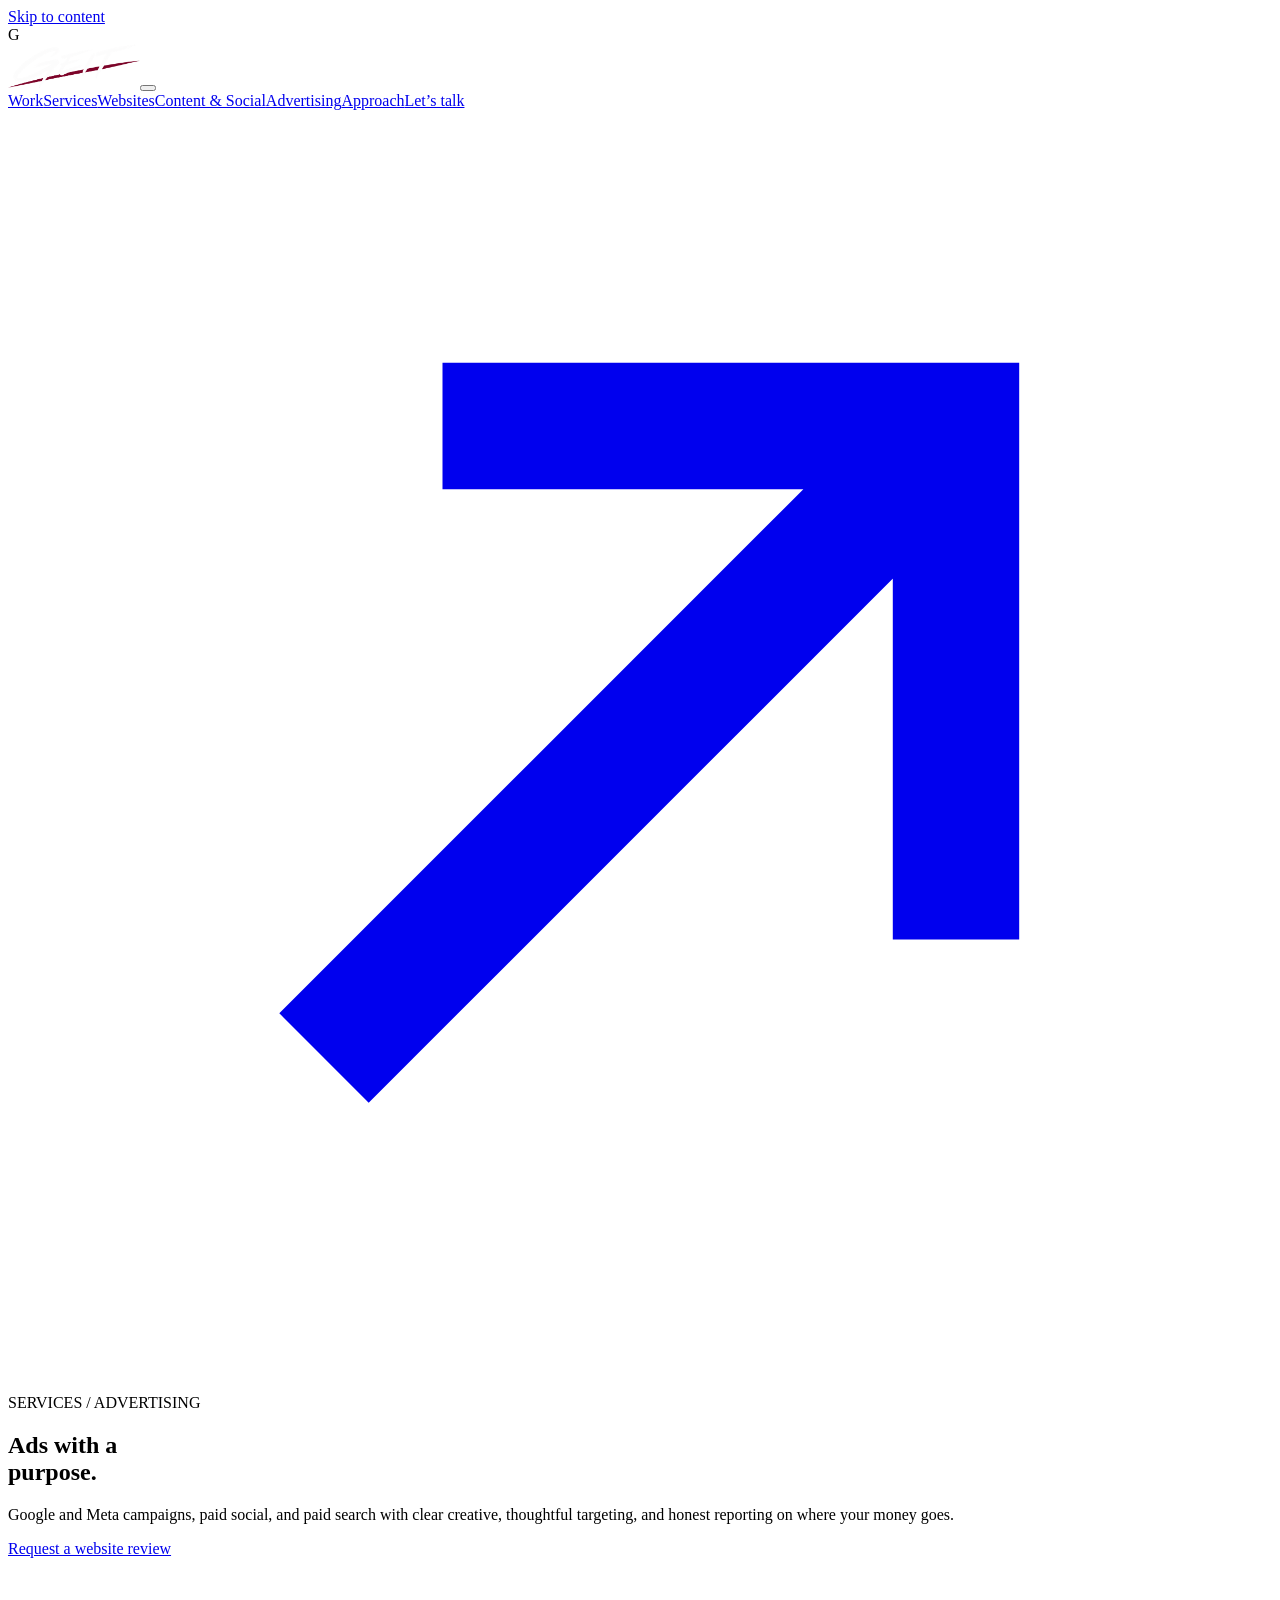
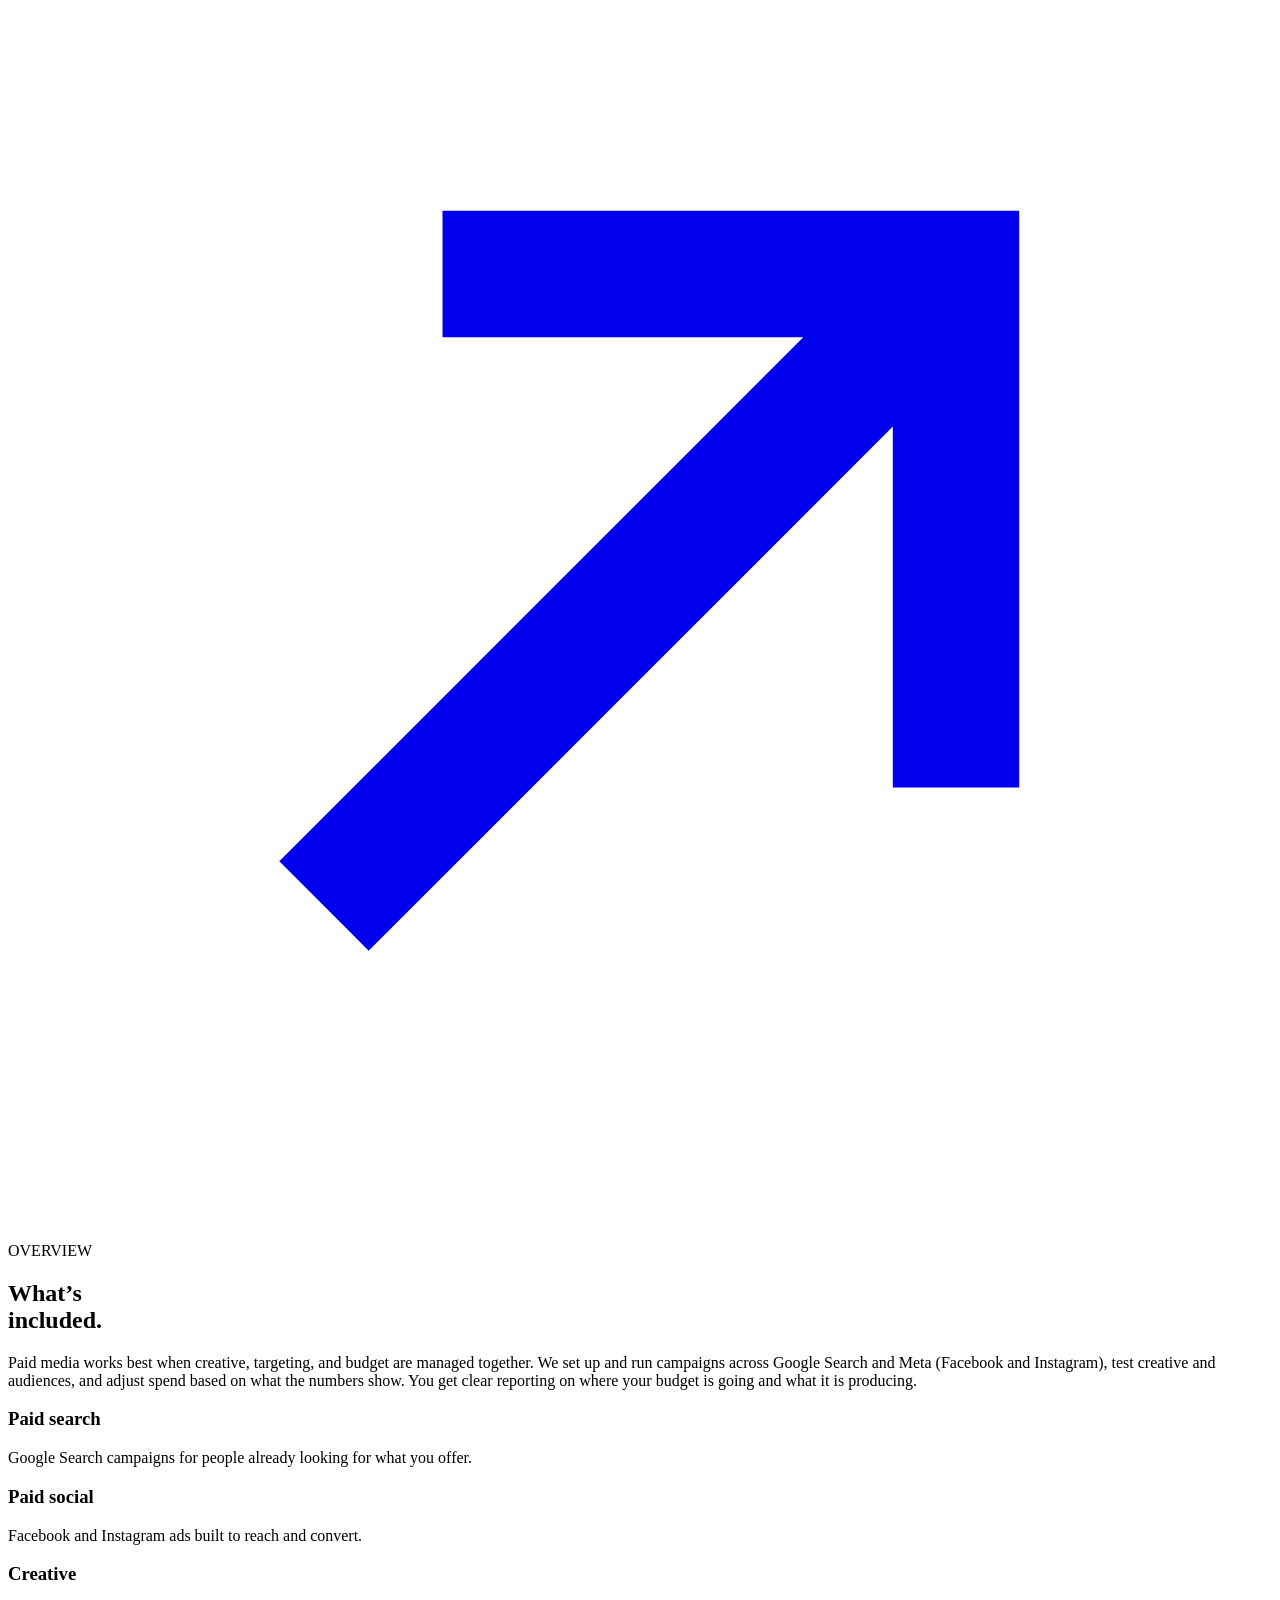
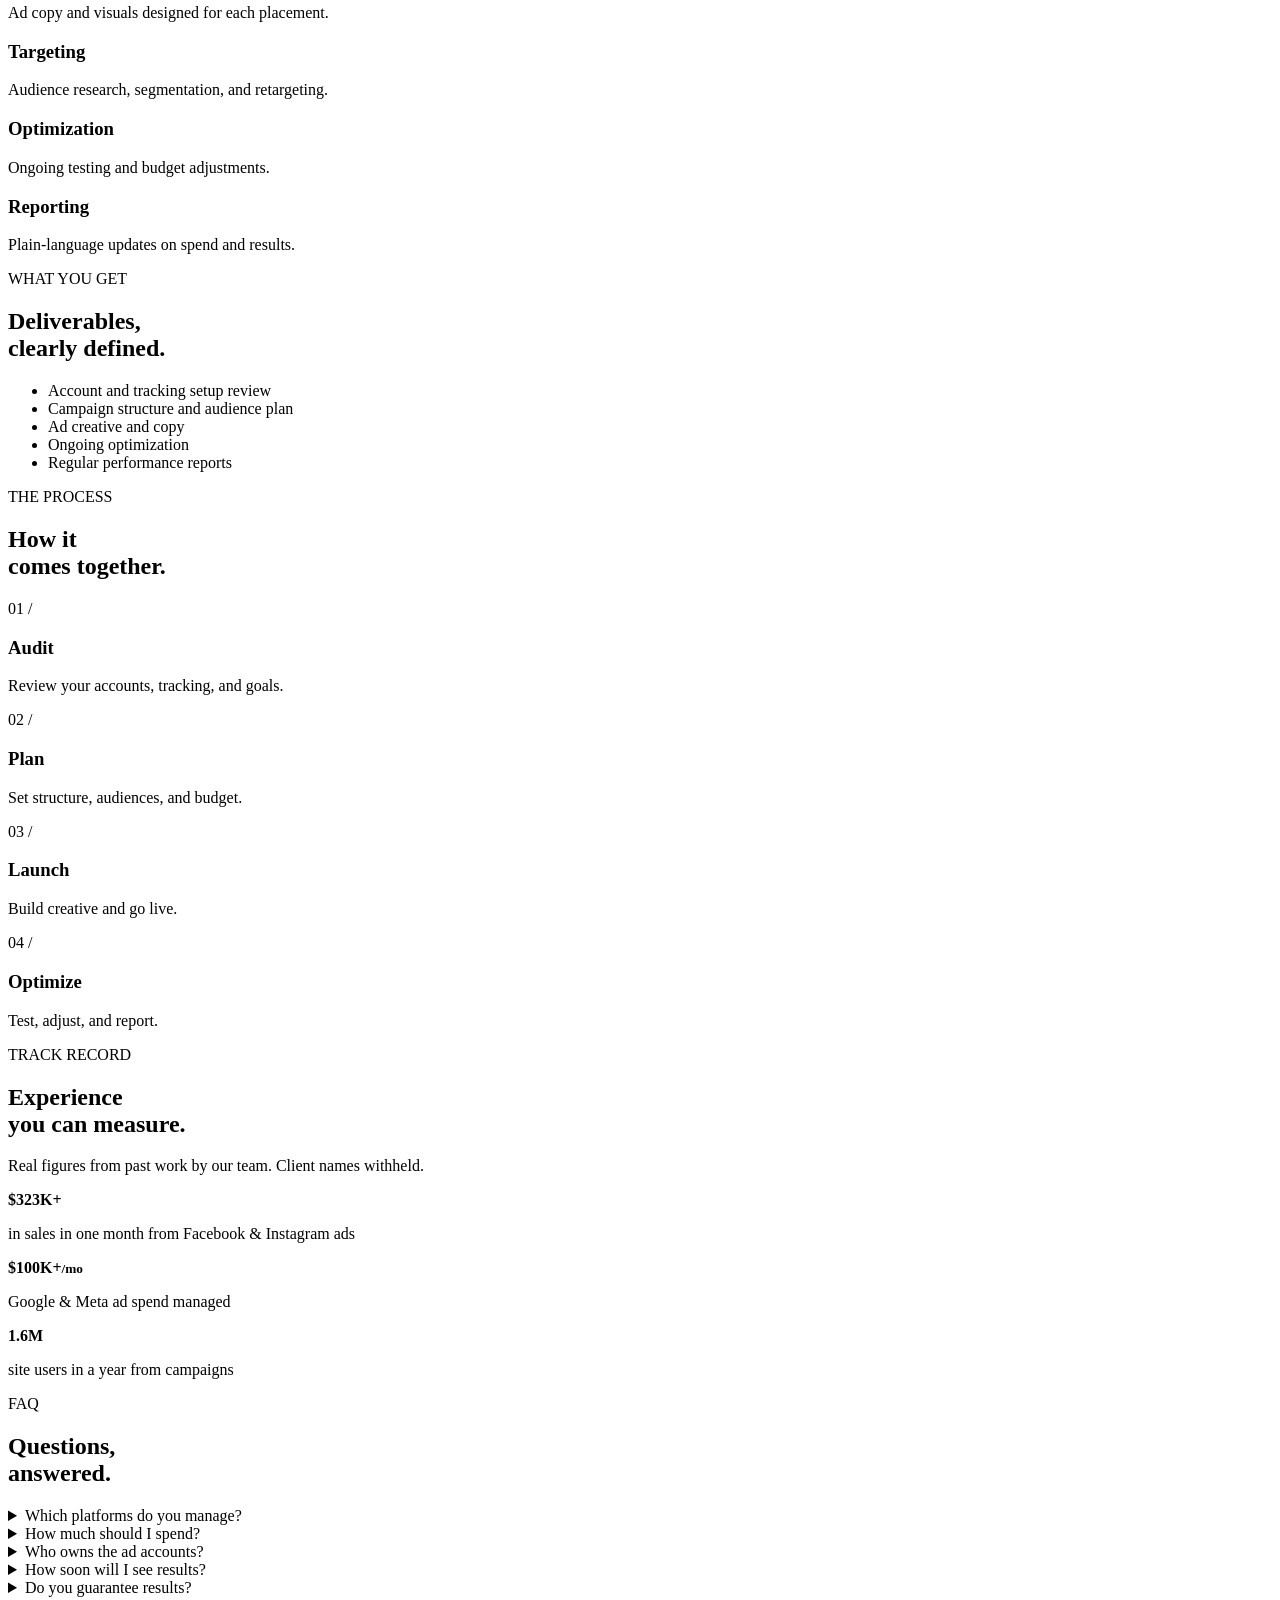
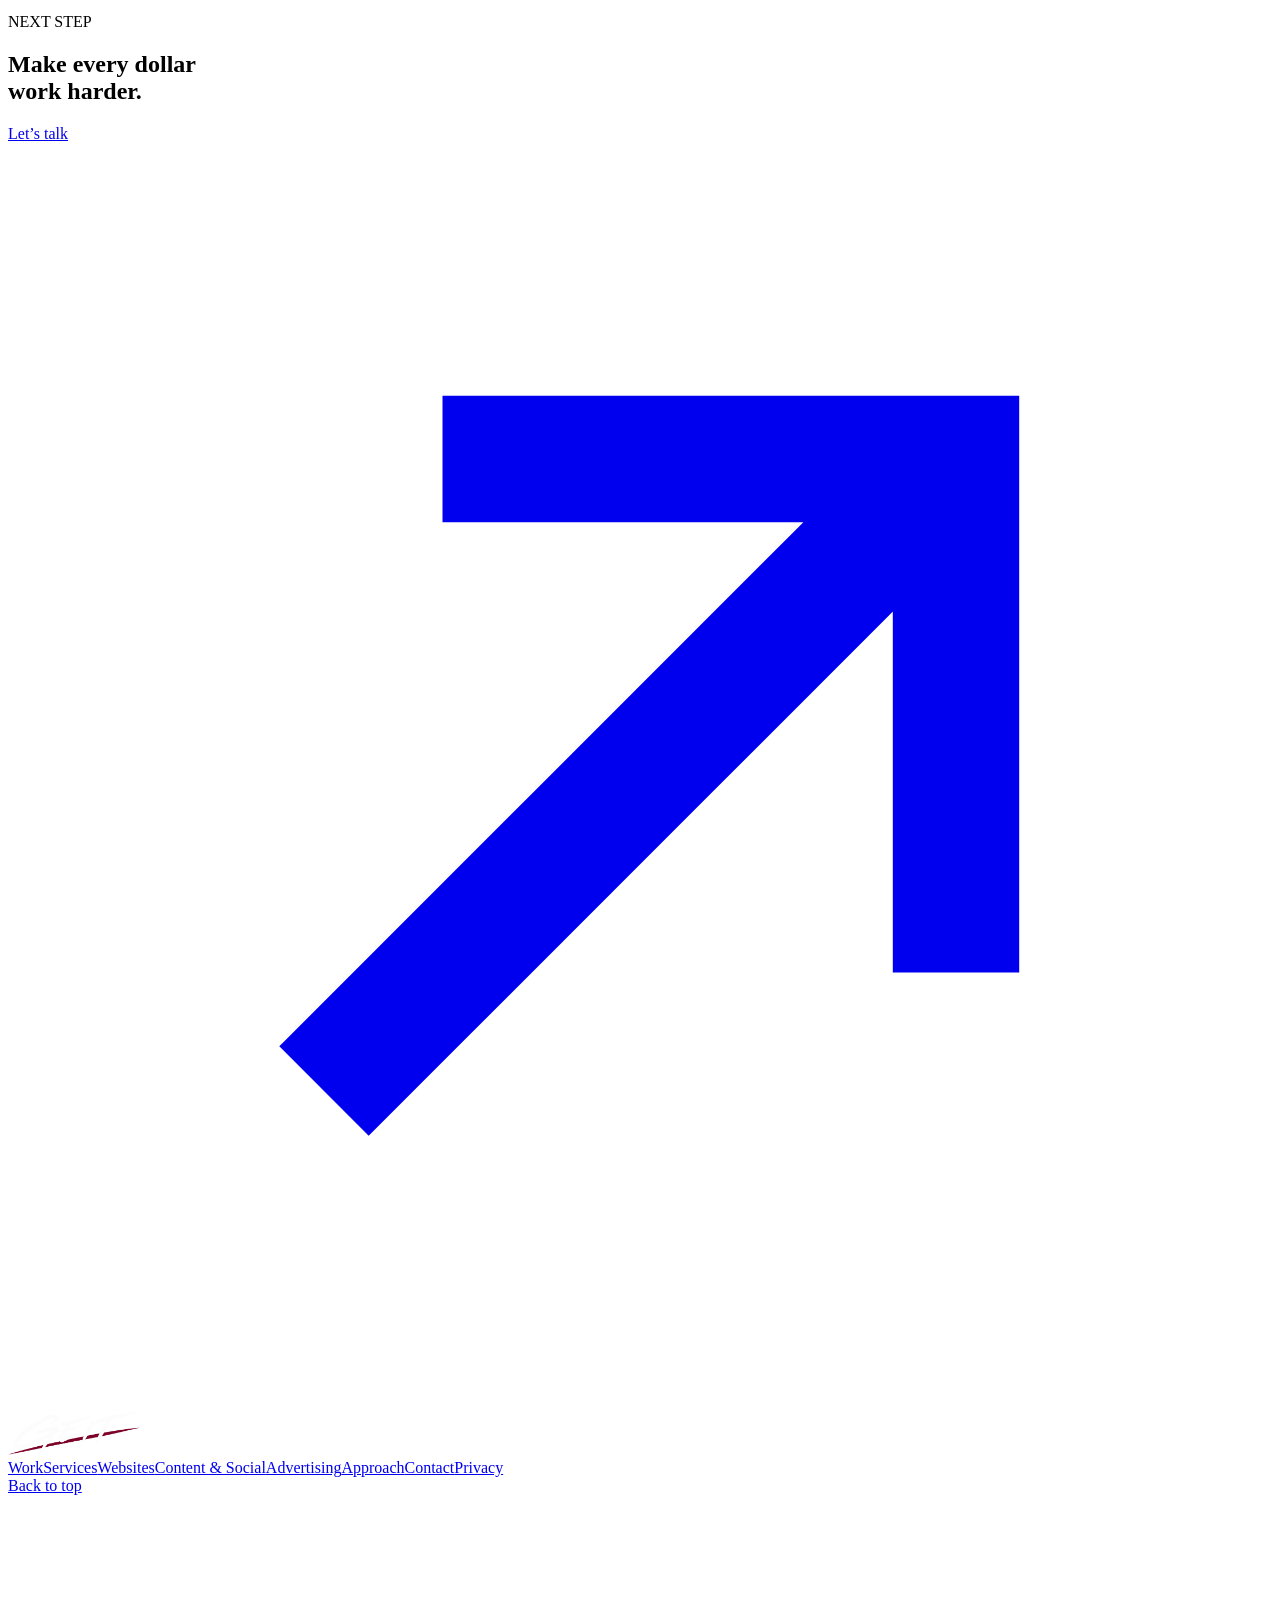
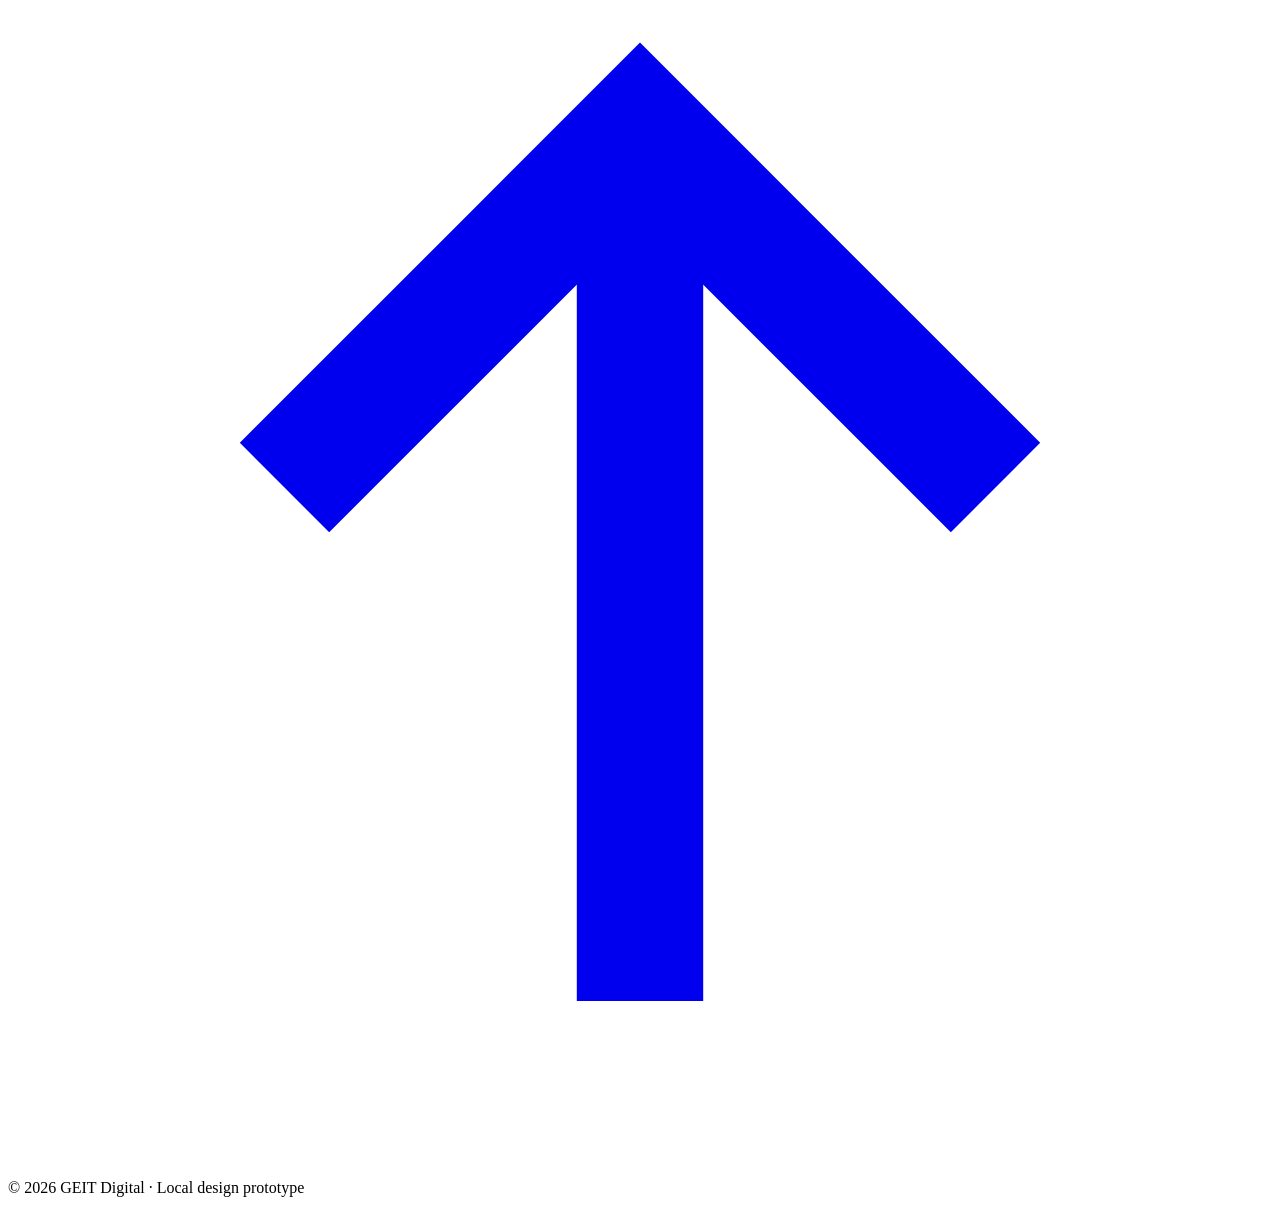
==== advertising.html @ 1ee94b62 "Launch new GEIT Digital site" ====
<!doctype html>
<body><a class="skip" href="#main">Skip to content</a><div class="cursor" aria-hidden="true"><span class="cursor-g">G</span></div>
<header class="header"><a class="brand" href="index.html" aria-label="GEIT Digital home"><img src="assets/geit-logo.png" width="132" height="44" alt="GEIT Marketing"></a><button class="menu-toggle" aria-expanded="false" aria-controls="site-nav" aria-label="Open menu"><span></span><span></span></button><nav id="site-nav" aria-label="Main navigation"><a href="work.html">Work</a><a href="services.html">Services</a><a class="m-only sub" href="websites.html">Websites</a><a class="m-only sub" href="content-social.html">Content &amp; Social</a><a class="m-only sub" href="advertising.html" aria-current="page">Advertising</a><a href="approach.html">Approach</a><a class="nav-cta" href="contact.html">Let’s talk <span><svg class="ico" viewBox="0 0 16 16" aria-hidden="true"><path d="M4 12 12 4M5.5 4H12v6.5" fill="none" stroke="currentColor" stroke-width="1.6"/></svg></span></a></nav></header>
<main id="main"><section class="page-hero"><p class="eyebrow"><i></i> SERVICES / ADVERTISING</p><h1>Ads with a<br><span>purpose.</span></h1><i class="rule" aria-hidden="true"></i><p class="page-lede">Google and Meta campaigns, paid social, and paid search with clear creative, thoughtful targeting, and honest reporting on where your money goes.</p><div class="hero-actions"><a class="button" href="contact.html">Request a website review <span><svg class="ico" viewBox="0 0 16 16" aria-hidden="true"><path d="M4 12 12 4M5.5 4H12v6.5" fill="none" stroke="currentColor" stroke-width="1.6"/></svg></span></a></div></section><section class="section light svc-overview"><div class="section-heading reveal"><div><p class="eyebrow">OVERVIEW</p><h2>What’s<br><span>included.</span></h2><i class="rule" aria-hidden="true"></i></div></div><p class="overview-text reveal">Paid media works best when creative, targeting, and budget are managed together. We set up and run campaigns across Google Search and Meta (Facebook and Instagram), test creative and audiences, and adjust spend based on what the numbers show. You get clear reporting on where your budget is going and what it is producing.</p><div class="inc-grid"><article class="inc-card reveal"><h3>Paid search</h3><p>Google Search campaigns for people already looking for what you offer.</p></article><article class="inc-card reveal"><h3>Paid social</h3><p>Facebook and Instagram ads built to reach and convert.</p></article><article class="inc-card reveal"><h3>Creative</h3><p>Ad copy and visuals designed for each placement.</p></article><article class="inc-card reveal"><h3>Targeting</h3><p>Audience research, segmentation, and retargeting.</p></article><article class="inc-card reveal"><h3>Optimization</h3><p>Ongoing testing and budget adjustments.</p></article><article class="inc-card reveal"><h3>Reporting</h3><p>Plain-language updates on spend and results.</p></article></div></section><section class="section deliv"><div class="section-heading reveal"><div><p class="eyebrow">WHAT YOU GET</p><h2>Deliverables,<br><span>clearly defined.</span></h2><i class="rule" aria-hidden="true"></i></div></div><ul class="svc-list deliv-list"><li>Account and tracking setup review</li><li>Campaign structure and audience plan</li><li>Ad creative and copy</li><li>Ongoing optimization</li><li>Regular performance reports</li></ul></section><section class="section approach light svc-process"><div class="section-heading reveal"><div><p class="eyebrow">THE PROCESS</p><h2>How it<br><span>comes together.</span></h2><i class="rule" aria-hidden="true"></i></div></div><div class="steps"><article class="reveal"><span>01 /</span><h3>Audit</h3><p>Review your accounts, tracking, and goals.</p></article><article class="reveal"><span>02 /</span><h3>Plan</h3><p>Set structure, audiences, and budget.</p></article><article class="reveal"><span>03 /</span><h3>Launch</h3><p>Build creative and go live.</p></article><article class="reveal"><span>04 /</span><h3>Optimize</h3><p>Test, adjust, and report.</p></article></div></section><section class="section svc-proof"><div class="section-heading reveal"><div><p class="eyebrow">TRACK RECORD</p><h2>Experience<br><span>you can measure.</span></h2><i class="rule" aria-hidden="true"></i></div><p>Real figures from past work by our team. Client names withheld.</p></div><div class="stats stats-n"><div class="stat reveal"><b data-count="323" data-pre="$" data-suf="K+">$323K+</b><p>in sales in one month from Facebook &amp; Instagram ads</p></div><div class="stat reveal"><b data-count="100" data-pre="$" data-suf="K+<small>/mo</small>">$100K+<small>/mo</small></b><p>Google &amp; Meta ad spend managed</p></div><div class="stat reveal"><b data-count="1.6" data-dec="1" data-suf="M">1.6M</b><p>site users in a year from campaigns</p></div></div></section><section class="section light faqs"><div class="section-heading reveal"><div><p class="eyebrow">FAQ</p><h2>Questions,<br><span>answered.</span></h2><i class="rule" aria-hidden="true"></i></div></div><div class="faq-list"><details class="faq reveal"><summary>Which platforms do you manage?<i aria-hidden="true"></i></summary><p>Google (Search) and Meta (Facebook and Instagram) paid campaigns.</p></details><details class="faq reveal"><summary>How much should I spend?<i aria-hidden="true"></i></summary><p>It depends on your goals and market. We will recommend a starting point after reviewing your situation.</p></details><details class="faq reveal"><summary>Who owns the ad accounts?<i aria-hidden="true"></i></summary><p>You do. We work inside accounts that belong to your business.</p></details><details class="faq reveal"><summary>How soon will I see results?<i aria-hidden="true"></i></summary><p>It varies. Campaigns usually need time to test and optimize before performance settles.</p></details><details class="faq reveal"><summary>Do you guarantee results?<i aria-hidden="true"></i></summary><p>No. We do not guarantee specific results, but we manage spend carefully and report honestly.</p></details></div></section><section class="section page-cta"><div class="section-heading reveal"><div><p class="eyebrow">NEXT STEP</p><h2>Make every dollar<br><span>work harder.</span></h2><i class="rule" aria-hidden="true"></i></div><a class="button" href="contact.html">Let’s talk <span><svg class="ico" viewBox="0 0 16 16" aria-hidden="true"><path d="M4 12 12 4M5.5 4H12v6.5" fill="none" stroke="currentColor" stroke-width="1.6"/></svg></span></a></div></section></main><footer><a href="index.html" class="brand"><img src="assets/geit-logo.png" width="132" height="44" alt="GEIT Marketing" loading="lazy"></a><nav class="foot-nav" aria-label="Footer navigation"><a href="work.html">Work</a><a href="services.html">Services</a><a href="websites.html">Websites</a><a href="content-social.html">Content &amp; Social</a><a href="advertising.html" aria-current="page">Advertising</a><a href="approach.html">Approach</a><a href="contact.html">Contact</a><a href="privacy.html">Privacy</a></nav><div><a href="#main">Back to top <svg class="ico" viewBox="0 0 16 16" aria-hidden="true"><path d="M8 14V3M3.5 7.5 8 3l4.5 4.5" fill="none" stroke="currentColor" stroke-width="1.6"/></svg></a><p>© 2026 GEIT Digital · Local design prototype</p></div></footer></body></html>
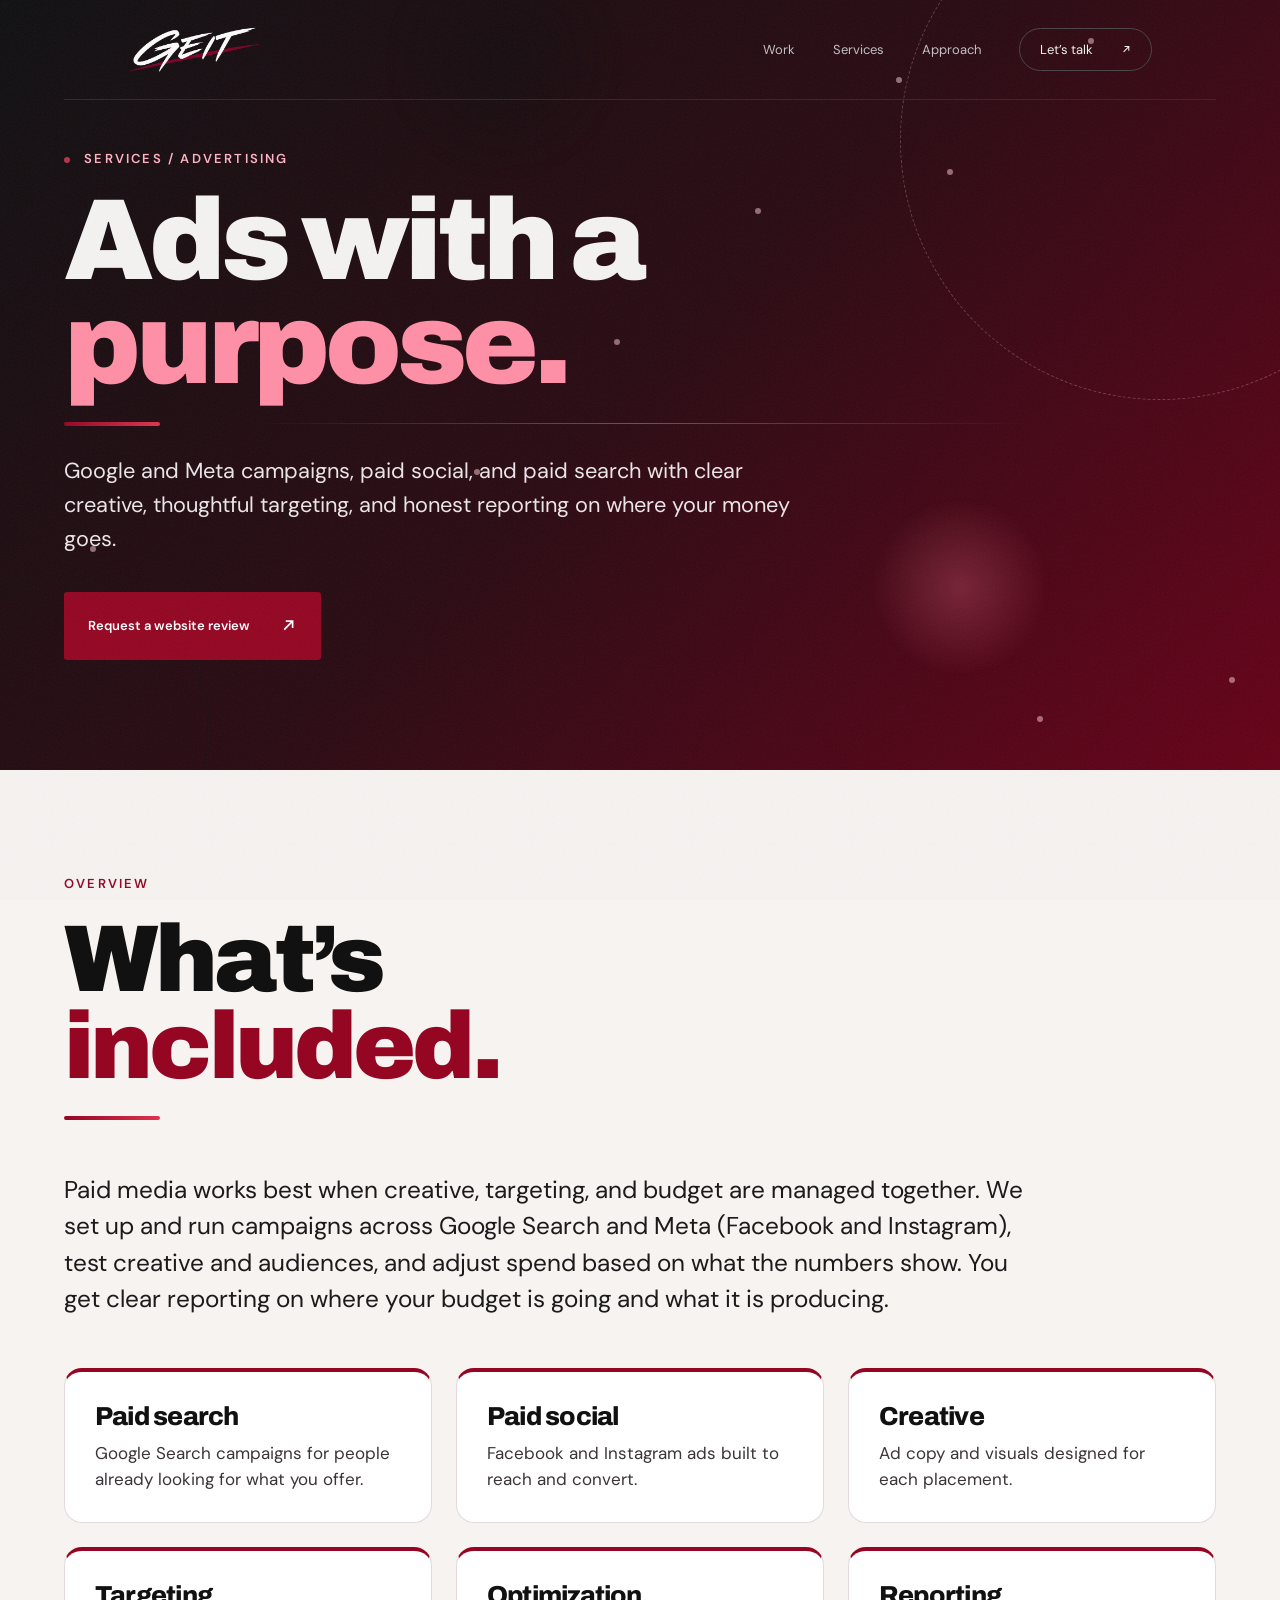
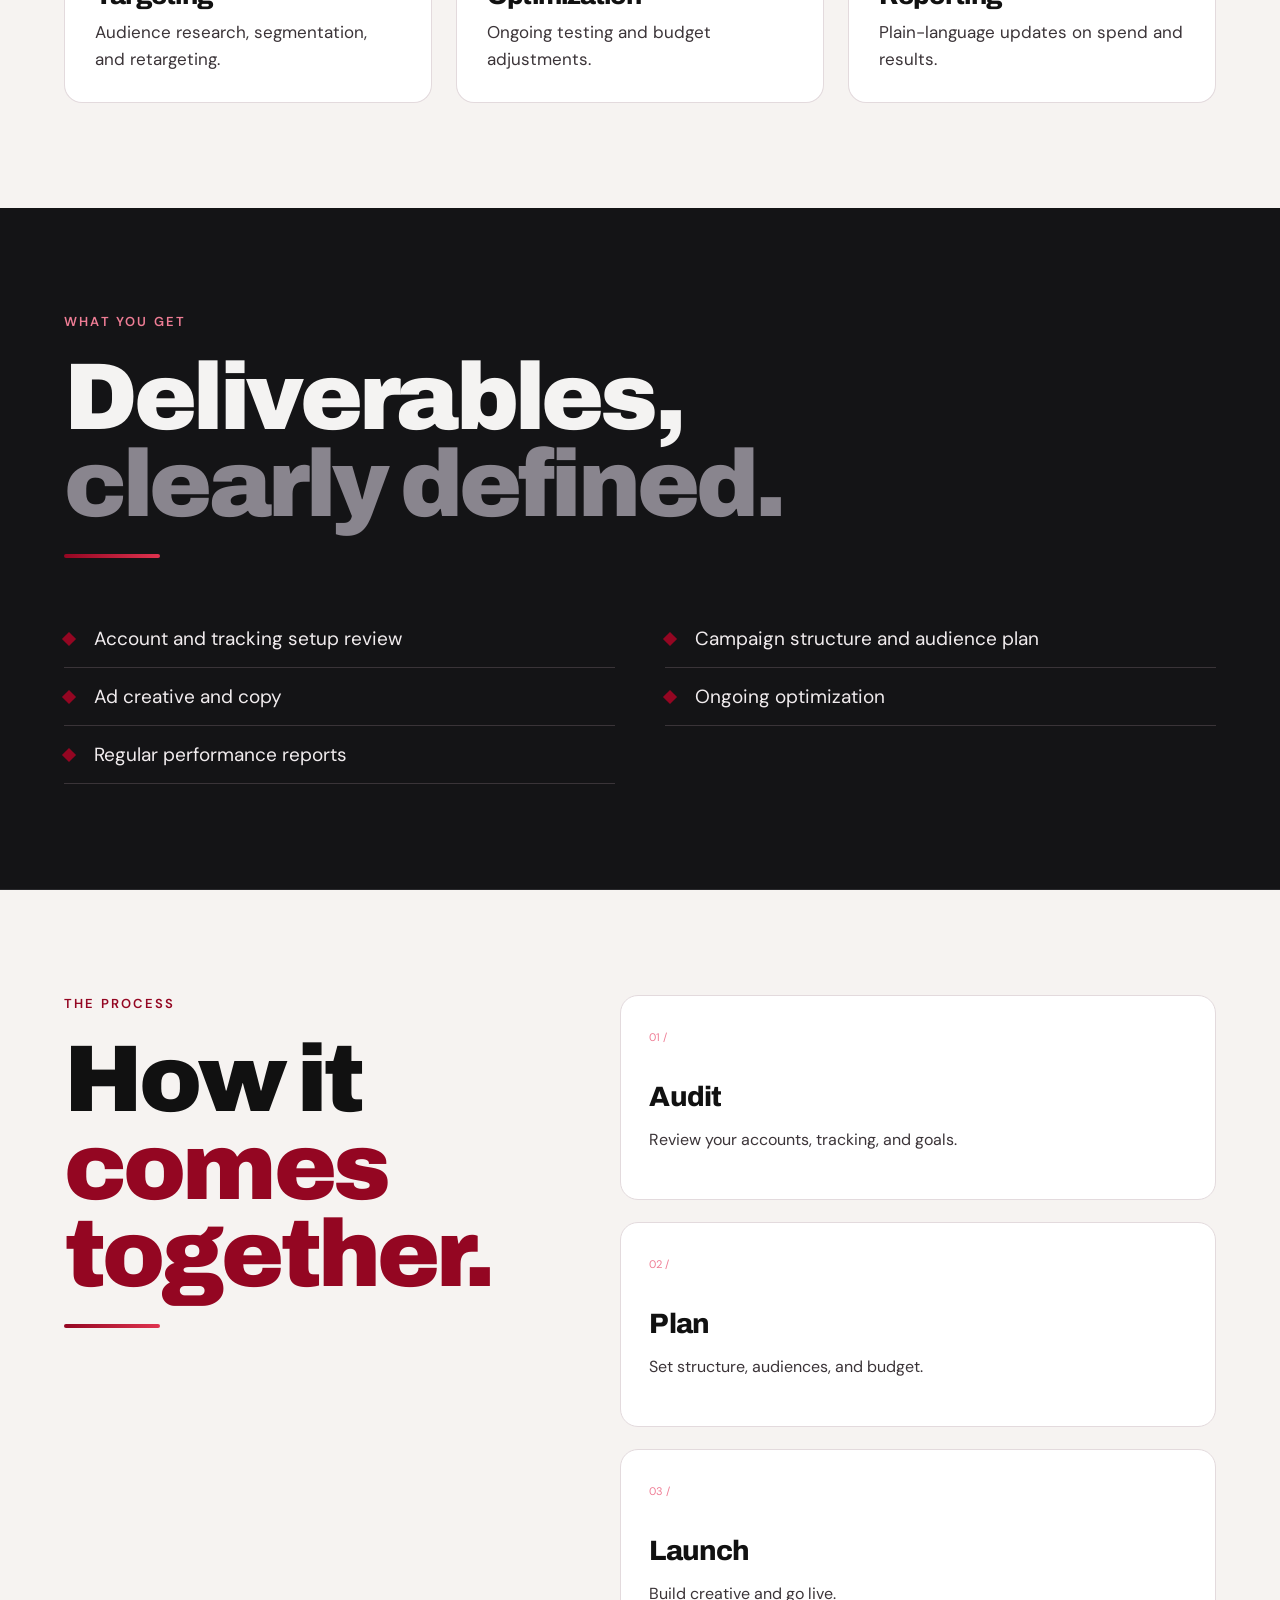
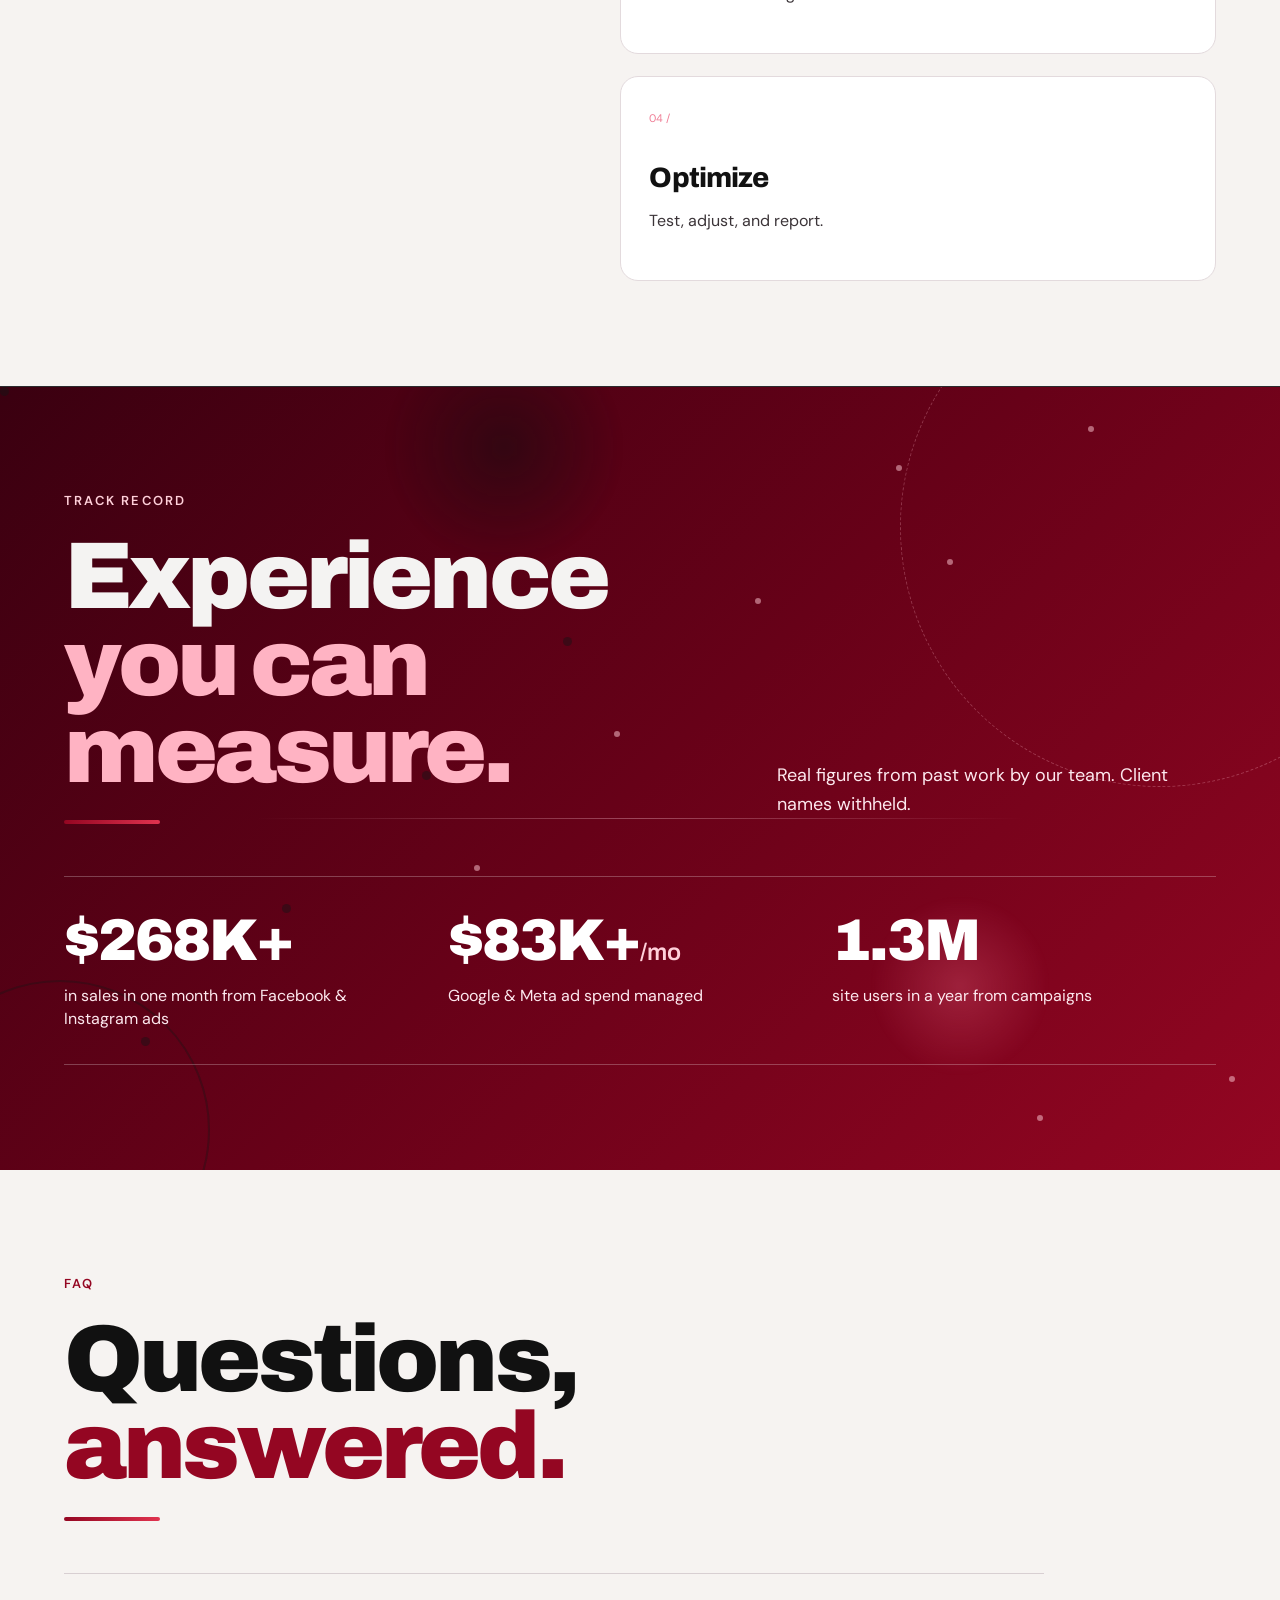
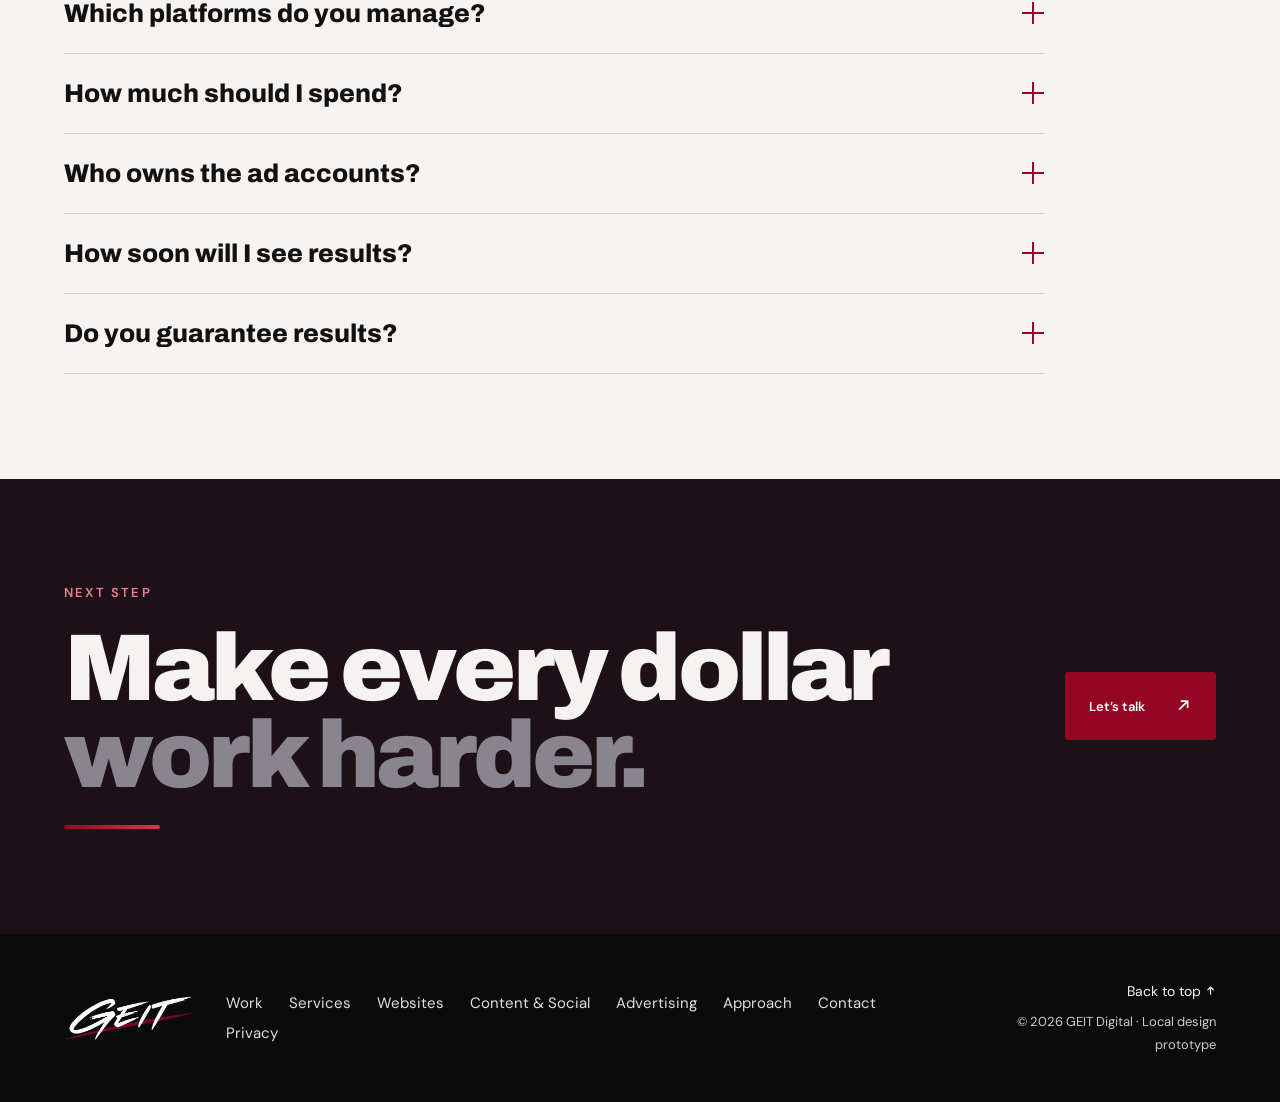
==== commit 4917279a: "Fix page heads" ====
--- a/advertising.html
+++ b/advertising.html
@@ -1,4 +1,5 @@
 <!doctype html>
+<html lang="en"><head><meta charset="utf-8"><meta name="viewport" content="width=device-width, initial-scale=1"><meta name="theme-color" content="#0b0b0c"><meta name="description" content="Google, Meta, paid social, and paid search advertising from GEIT Digital."><title>Advertising — GEIT Digital</title><link rel="icon" href="assets/geit-logo.png"><link rel="preconnect" href="https://fonts.googleapis.com"><link rel="preconnect" href="https://fonts.gstatic.com" crossorigin><link href="https://fonts.googleapis.com/css2?family=Archivo:wght@800;900&family=DM+Sans:wght@400;500;600;700&family=Space+Grotesk:wght@400;500;600;700&display=swap" rel="stylesheet"><link rel="stylesheet" href="styles.css?v=20261107f"><script src="script.js?v=20261107f" defer></script></head>
 <body><a class="skip" href="#main">Skip to content</a><div class="cursor" aria-hidden="true"><span class="cursor-g">G</span></div>
 <header class="header"><a class="brand" href="index.html" aria-label="GEIT Digital home"><img src="assets/geit-logo.png" width="132" height="44" alt="GEIT Marketing"></a><button class="menu-toggle" aria-expanded="false" aria-controls="site-nav" aria-label="Open menu"><span></span><span></span></button><nav id="site-nav" aria-label="Main navigation"><a href="work.html">Work</a><a href="services.html">Services</a><a class="m-only sub" href="websites.html">Websites</a><a class="m-only sub" href="content-social.html">Content &amp; Social</a><a class="m-only sub" href="advertising.html" aria-current="page">Advertising</a><a href="approach.html">Approach</a><a class="nav-cta" href="contact.html">Let’s talk <span><svg class="ico" viewBox="0 0 16 16" aria-hidden="true"><path d="M4 12 12 4M5.5 4H12v6.5" fill="none" stroke="currentColor" stroke-width="1.6"/></svg></span></a></nav></header>
 <main id="main"><section class="page-hero"><p class="eyebrow"><i></i> SERVICES / ADVERTISING</p><h1>Ads with a<br><span>purpose.</span></h1><i class="rule" aria-hidden="true"></i><p class="page-lede">Google and Meta campaigns, paid social, and paid search with clear creative, thoughtful targeting, and honest reporting on where your money goes.</p><div class="hero-actions"><a class="button" href="contact.html">Request a website review <span><svg class="ico" viewBox="0 0 16 16" aria-hidden="true"><path d="M4 12 12 4M5.5 4H12v6.5" fill="none" stroke="currentColor" stroke-width="1.6"/></svg></span></a></div></section><section class="section light svc-overview"><div class="section-heading reveal"><div><p class="eyebrow">OVERVIEW</p><h2>What’s<br><span>included.</span></h2><i class="rule" aria-hidden="true"></i></div></div><p class="overview-text reveal">Paid media works best when creative, targeting, and budget are managed together. We set up and run campaigns across Google Search and Meta (Facebook and Instagram), test creative and audiences, and adjust spend based on what the numbers show. You get clear reporting on where your budget is going and what it is producing.</p><div class="inc-grid"><article class="inc-card reveal"><h3>Paid search</h3><p>Google Search campaigns for people already looking for what you offer.</p></article><article class="inc-card reveal"><h3>Paid social</h3><p>Facebook and Instagram ads built to reach and convert.</p></article><article class="inc-card reveal"><h3>Creative</h3><p>Ad copy and visuals designed for each placement.</p></article><article class="inc-card reveal"><h3>Targeting</h3><p>Audience research, segmentation, and retargeting.</p></article><article class="inc-card reveal"><h3>Optimization</h3><p>Ongoing testing and budget adjustments.</p></article><article class="inc-card reveal"><h3>Reporting</h3><p>Plain-language updates on spend and results.</p></article></div></section><section class="section deliv"><div class="section-heading reveal"><div><p class="eyebrow">WHAT YOU GET</p><h2>Deliverables,<br><span>clearly defined.</span></h2><i class="rule" aria-hidden="true"></i></div></div><ul class="svc-list deliv-list"><li>Account and tracking setup review</li><li>Campaign structure and audience plan</li><li>Ad creative and copy</li><li>Ongoing optimization</li><li>Regular performance reports</li></ul></section><section class="section approach light svc-process"><div class="section-heading reveal"><div><p class="eyebrow">THE PROCESS</p><h2>How it<br><span>comes together.</span></h2><i class="rule" aria-hidden="true"></i></div></div><div class="steps"><article class="reveal"><span>01 /</span><h3>Audit</h3><p>Review your accounts, tracking, and goals.</p></article><article class="reveal"><span>02 /</span><h3>Plan</h3><p>Set structure, audiences, and budget.</p></article><article class="reveal"><span>03 /</span><h3>Launch</h3><p>Build creative and go live.</p></article><article class="reveal"><span>04 /</span><h3>Optimize</h3><p>Test, adjust, and report.</p></article></div></section><section class="section svc-proof"><div class="section-heading reveal"><div><p class="eyebrow">TRACK RECORD</p><h2>Experience<br><span>you can measure.</span></h2><i class="rule" aria-hidden="true"></i></div><p>Real figures from past work by our team. Client names withheld.</p></div><div class="stats stats-n"><div class="stat reveal"><b data-count="323" data-pre="$" data-suf="K+">$323K+</b><p>in sales in one month from Facebook &amp; Instagram ads</p></div><div class="stat reveal"><b data-count="100" data-pre="$" data-suf="K+<small>/mo</small>">$100K+<small>/mo</small></b><p>Google &amp; Meta ad spend managed</p></div><div class="stat reveal"><b data-count="1.6" data-dec="1" data-suf="M">1.6M</b><p>site users in a year from campaigns</p></div></div></section><section class="section light faqs"><div class="section-heading reveal"><div><p class="eyebrow">FAQ</p><h2>Questions,<br><span>answered.</span></h2><i class="rule" aria-hidden="true"></i></div></div><div class="faq-list"><details class="faq reveal"><summary>Which platforms do you manage?<i aria-hidden="true"></i></summary><p>Google (Search) and Meta (Facebook and Instagram) paid campaigns.</p></details><details class="faq reveal"><summary>How much should I spend?<i aria-hidden="true"></i></summary><p>It depends on your goals and market. We will recommend a starting point after reviewing your situation.</p></details><details class="faq reveal"><summary>Who owns the ad accounts?<i aria-hidden="true"></i></summary><p>You do. We work inside accounts that belong to your business.</p></details><details class="faq reveal"><summary>How soon will I see results?<i aria-hidden="true"></i></summary><p>It varies. Campaigns usually need time to test and optimize before performance settles.</p></details><details class="faq reveal"><summary>Do you guarantee results?<i aria-hidden="true"></i></summary><p>No. We do not guarantee specific results, but we manage spend carefully and report honestly.</p></details></div></section><section class="section page-cta"><div class="section-heading reveal"><div><p class="eyebrow">NEXT STEP</p><h2>Make every dollar<br><span>work harder.</span></h2><i class="rule" aria-hidden="true"></i></div><a class="button" href="contact.html">Let’s talk <span><svg class="ico" viewBox="0 0 16 16" aria-hidden="true"><path d="M4 12 12 4M5.5 4H12v6.5" fill="none" stroke="currentColor" stroke-width="1.6"/></svg></span></a></div></section></main><footer><a href="index.html" class="brand"><img src="assets/geit-logo.png" width="132" height="44" alt="GEIT Marketing" loading="lazy"></a><nav class="foot-nav" aria-label="Footer navigation"><a href="work.html">Work</a><a href="services.html">Services</a><a href="websites.html">Websites</a><a href="content-social.html">Content &amp; Social</a><a href="advertising.html" aria-current="page">Advertising</a><a href="approach.html">Approach</a><a href="contact.html">Contact</a><a href="privacy.html">Privacy</a></nav><div><a href="#main">Back to top <svg class="ico" viewBox="0 0 16 16" aria-hidden="true"><path d="M8 14V3M3.5 7.5 8 3l4.5 4.5" fill="none" stroke="currentColor" stroke-width="1.6"/></svg></a><p>© 2026 GEIT Digital · Local design prototype</p></div></footer></body></html>
--- a/styles.css
+++ b/styles.css
@@ -0,0 +1,246 @@
+:root{--bg:#0b0b0c;--panel:#141416;--ink:#f4f3f2;--muted:#aaa8ad;--line:#2a2a2d;--maroon:#670118;--red:#940622;--font:'Space Grotesk',Arial,sans-serif}*{box-sizing:border-box}html{scroll-behavior:smooth;scroll-padding-top:100px}body{margin:0;background:var(--bg);color:var(--ink);font-family:'DM Sans',Arial,sans-serif;font-size:15px;-webkit-font-smoothing:antialiased}a{color:inherit;text-decoration:none}button,input,textarea{font:inherit}button,a,input,textarea{-webkit-tap-highlight-color:transparent}button{cursor:pointer}a:focus-visible,button:focus-visible,input:focus-visible,textarea:focus-visible,iframe:focus-visible{outline:2px solid #e3637d;outline-offset:5px}::selection{background:var(--red);color:white}.skip{position:fixed;top:-80px;left:20px;background:white;color:black;padding:14px;z-index:100}.skip:focus{top:10px}.header{height:100px;margin:0 5%;display:flex;align-items:center;justify-content:space-between;border-bottom:1px solid var(--line)}.brand img{width:132px;height:auto;display:block}.header nav{display:flex;align-items:center;gap:38px;font-size:13px}.header nav>a:not(.nav-cta){color:#c3c0c6}.header a:hover{color:#e3a3b1}.nav-cta{border:1px solid #4a4448;border-radius:30px;padding:12px 20px;display:flex;gap:28px}.hero{padding:32px 5% 0;overflow:hidden}.hero-top{display:flex;justify-content:space-between;align-items:center}.eyebrow,.edition{font-size:10px;letter-spacing:1.8px;font-weight:600}.eyebrow i,.live-dot{display:inline-block;width:6px;height:6px;border-radius:50%;background:#b8304b;margin-right:9px}.edition{font-size:9px;color:#8a858c;letter-spacing:1.4px}.hero-layout{display:grid;grid-template-columns:1.05fr 1fr;align-items:center;min-height:660px;gap:15px}.hero-copy{z-index:1;padding:25px 0 45px}h1,h2,h3,p{margin-top:0}h1,h2,h3{font-family:var(--font);font-weight:600}h1{font-size:clamp(62px,6.8vw,108px);line-height:.99;letter-spacing:-6px;margin-bottom:30px}h1>span{color:#a4a0a6}.hero-sub{color:#b9b5bc;font-size:17px;line-height:1.6;margin-bottom:28px}.button{display:inline-flex;align-items:center;justify-content:space-between;gap:30px;padding:19px 23px;background:var(--red);border:1px solid transparent;border-radius:3px;color:white;font-size:13px;font-weight:600;transition:background .2s,transform .2s}.button:hover{background:#b80b30;transform:translateY(-3px)}.button span{font-size:21px}.hero-art{height:570px;position:relative;perspective:1200px}.art-grid{position:absolute;inset:0;background-image:linear-gradient(#ffffff06 1px,transparent 1px),linear-gradient(90deg,#ffffff06 1px,transparent 1px);background-size:45px 45px;mask-image:radial-gradient(ellipse,black,transparent 70%)}.swoosh{position:absolute;width:125%;height:125%;top:-13%;left:-12%;transform:rotate(-12deg);filter:drop-shadow(0 0 30px #67011850)}.swoosh path{stroke-dasharray:1;stroke-dashoffset:1;animation:draw 1.8s cubic-bezier(.4,0,.2,1) .15s forwards}.site-build{position:absolute;inset:65px 10px 74px 16px;background:#eee9e0;color:#19181a;border:1px solid #ffffff40;border-radius:9px;overflow:hidden;box-shadow:0 35px 65px #0009;transform:rotateY(-8deg) rotateZ(3deg);animation:assemble 1.7s ease both}.mini-chrome{height:29px;background:#242226;color:#b8b1b7;display:flex;justify-content:space-between;align-items:center;padding:0 12px;font-size:7px;letter-spacing:1px}.mini-chrome>span:first-child{font-size:7px;letter-spacing:3px;color:#68555c}.mini-nav{display:flex;justify-content:space-between;align-items:center;padding:14px 24px;border-bottom:1px solid #19181a20}.mini-nav b{font-family:var(--font);font-size:17px;letter-spacing:-1px}.mini-nav b span{font-size:8px;vertical-align:top}.mini-nav small{font-size:8px}.mini-content{padding:22px 24px;position:relative;overflow:hidden}.mini-label{font-size:7px;font-weight:700;letter-spacing:1.2px;margin-bottom:12px}.mini-heading{font-family:var(--font);font-size:clamp(38px,4.1vw,62px);letter-spacing:-3px;line-height:.95;position:relative;z-index:2}.mini-heading em{font-style:normal;color:var(--maroon)}.mini-orbit{position:absolute;right:-10px;top:27px;width:185px;height:185px;border-radius:50%;border:36px solid var(--maroon);box-shadow:12px 12px 0 #c6b7b2;transform:rotate(-25deg)}.mini-orbit span{font-size:95px;position:absolute;left:10px;top:-18px;color:var(--maroon)}.mini-bottom{display:flex;justify-content:space-between;align-items:center;margin-top:20px;font-size:8px}.mini-pill{background:#19181a;color:#fff;padding:9px 14px;border-radius:20px}.mini-cards{border-top:1px solid #19181a30;display:flex;padding:18px 24px;gap:20px}.mini-cards>div{flex:1;border-top:2px solid var(--maroon);padding-top:10px}.mini-cards span{display:block;font-size:6px;margin-bottom:7px;color:#6a6265}.mini-cards b{font-size:9px}.mini-nav,.mini-content,.mini-cards{animation:polish 1.5s ease both}.mini-content{animation-delay:.15s}.mini-cards{animation-delay:.3s}.build-caption{position:absolute;bottom:35px;left:20px;right:10px;font-size:8px;letter-spacing:1px;color:#b3adb5;display:flex;align-items:center}.build-caption>span:last-child{margin-left:auto;color:#6e6870}.concept-note{position:absolute;bottom:0;left:20px;font-size:9px;color:#827b85}.hero-bottom{display:flex;justify-content:space-between;align-items:center;border-top:1px solid var(--line);padding:22px 0 28px;font-size:9px;letter-spacing:1.2px;color:#8b858e;line-height:1.7}.hero-bottom>a{font-size:11px;color:#ddd;letter-spacing:0}.hero-bottom>a span{margin-left:30px;font-size:20px}.ticker{background:var(--maroon);padding:21px 5%;display:flex;align-items:center;justify-content:space-between;gap:25px;overflow:hidden;white-space:nowrap;font-family:var(--font);font-size:19px;letter-spacing:2px}.ticker b{font-size:30px;font-weight:400}.section{padding:105px 5%}.section-heading{display:flex;justify-content:space-between;align-items:flex-end;margin-bottom:52px;gap:30px}.section-heading .eyebrow{color:#c05a70;margin-bottom:24px}h2{font-size:clamp(44px,4.5vw,70px);line-height:1.04;letter-spacing:-3px;margin-bottom:0}h2 span{color:#89858e}.section-heading>p{color:var(--muted);line-height:1.7;font-size:14px;margin-bottom:5px}.project{margin-top:50px}.project-head{display:flex;align-items:center;justify-content:space-between;margin-bottom:22px}.project-head>div{display:flex;gap:20px;align-items:center}.project-number{font-size:11px;color:#9f6674}.project h3{font-size:28px;letter-spacing:-1px;margin:0}.project-kind{font-size:11px;color:var(--muted);border-left:1px solid #444;padding-left:20px}.project-head>a{font-size:11px}.project-head>a:hover{color:#dd6c85}.preview-stage{background:linear-gradient(120deg,#30242b,#19161d);border:1px solid #3a3037;border-radius:5px;padding:20px 38px 36px}.club-stage{background:linear-gradient(120deg,#222622,#111713);border-color:#303a32}.preview-toolbar{display:flex;align-items:center;justify-content:space-between;gap:20px;margin-bottom:23px}.preview-label{font-size:8px;letter-spacing:1.5px;color:#b5a9b2}.device-buttons{display:flex;border:1px solid #ffffff20;border-radius:30px;padding:3px;gap:2px}.device-buttons button{border:0;border-radius:30px;color:#ada7af;background:transparent;padding:8px 13px;font-size:10px;transition:background .2s}.device-buttons button[aria-pressed=true]{background:#f4f3f2;color:#111}.device-buttons button:hover{background:#ffffff20;color:white}.device-shell{width:100%;margin:auto;background:#151517;border:1px solid #5a525a;border-radius:8px;overflow:hidden;box-shadow:0 22px 40px #0005;transition:width .5s}.device-shell[data-device=tablet]{width:min(768px,100%)}.device-shell[data-device=phone]{width:min(390px,100%)}.browser-bar{height:32px;display:flex;align-items:center;justify-content:space-between;padding:0 14px;color:#9b969e;font-size:9px;background:#1e1e21}.browser-bar>span:first-child{letter-spacing:3px;color:#64545c;font-size:7px}.screen{height:470px;position:relative;overflow:auto;background:#f1f1ee;overscroll-behavior:contain}.screen iframe{width:100%;height:100%;display:block;position:absolute;inset:0;border:0;background:white}.site-capture{width:100%;height:auto;display:block}.project.captured iframe{display:none}.project.captured .screen:hover .site-capture{animation:preview-scroll 10s ease-in-out infinite alternate}.project-foot{display:flex;justify-content:space-between;align-items:center;padding-top:16px;gap:16px}.project-foot p,.work-note{font-size:12px;color:var(--muted);line-height:1.7;margin:0}.capture-toggle{color:#c2b7be;border:0;border-bottom:1px solid #5b4a53;background:transparent;font-size:10px;padding:5px 0;white-space:nowrap}.work-note{font-size:10px;margin-top:34px}.approach{background:#121214;border-top:1px solid var(--line);border-bottom:1px solid var(--line)}.steps{display:grid;grid-template-columns:repeat(4,1fr);gap:40px;margin-top:75px}.steps article{border-top:1px solid #464047;padding-top:25px}.steps article>span{font-size:11px;color:#ae6b7b}.steps h3{font-size:28px;letter-spacing:-1px;margin:35px 0 14px}.steps p{font-size:13px;line-height:1.8;color:var(--muted);max-width:240px}.services{padding-bottom:115px}.service-row{display:flex;align-items:center;gap:50px;padding:33px 5px;border-top:1px solid var(--line);transition:padding .25s,background .25s}.service-row:last-child{border-bottom:1px solid var(--line)}.service-row>span{color:#89616b;font-size:10px}.service-row h3{font-size:42px;letter-spacing:-2px;margin:0 0 8px}.service-row p{font-size:13px;color:var(--muted);margin:0}.service-row>b{margin-left:auto;font-size:34px;font-weight:400}.service-row:hover{padding-left:22px;padding-right:22px;background:#67011820}.review{background:#1d1016;display:grid;grid-template-columns:1fr 1fr;gap:10%;border-top:1px solid #502432;border-bottom:1px solid #502432}.review .eyebrow{color:#ca7287;margin-bottom:30px}.review h2{font-size:clamp(50px,5.5vw,84px);letter-spacing:-4px;margin-bottom:30px}.review h2 em{font-style:normal;color:#c4657b}.review-copy>p:not(.eyebrow){color:#b4a6b1;line-height:1.8}.review-copy>a{font-size:13px;display:inline-block;margin-top:15px;border-bottom:1px solid #835766;padding-bottom:5px}.form-intro{font-family:var(--font);font-size:23px;letter-spacing:-.7px;margin-bottom:30px}.form-grid{display:grid;grid-template-columns:1fr 1fr;gap:20px}label{display:block;font-size:11px;color:#c7b7c2;margin-bottom:26px}input,textarea{width:100%;display:block;border:0;border-bottom:1px solid #68434f;border-radius:0;color:#fff;background:transparent;padding:14px 0;font-size:13px;resize:vertical}input::placeholder,textarea::placeholder{color:#987e8a}.review .button{width:100%;margin-top:5px}.prototype-note{font-size:10px;color:#a48e9b;line-height:1.6;margin-top:16px}#form-status{font-size:12px;color:#f0c1cf}footer{padding:45px 5%;display:flex;align-items:center;justify-content:space-between;gap:30px}footer p{font-size:11px;color:#8e8791;line-height:1.8;margin:0}footer>div{text-align:right}footer>div>a{font-size:11px;display:inline-block;margin-bottom:10px}.cursor{display:none}.js-motion .reveal{opacity:0;transform:translateY(25px);transition:opacity .65s ease,transform .65s ease}.js-motion .reveal.visible{opacity:1;transform:none}@media(hover:hover) and (pointer:fine){.cursor.active{display:block;position:fixed;left:0;top:0;width:20px;height:20px;border:1px solid #d6788d;border-radius:50%;pointer-events:none;z-index:99;transform:translate(-50%,-50%);transition:width .2s,height .2s;mix-blend-mode:screen}.cursor.hover{width:44px;height:44px;background:#94062230}}
+@keyframes draw{to{stroke-dashoffset:0}}@keyframes assemble{0%{background:transparent;border-color:#8f5b70;transform:rotateY(-15deg) rotateZ(5deg) translateY(20px);box-shadow:none}40%{background:#151316}100%{background:#eee9e0}}@keyframes polish{0%,25%{opacity:.12;filter:grayscale(1);transform:translateY(12px)}100%{opacity:1;filter:none;transform:none}}@keyframes preview-scroll{0%,10%{transform:translateY(0)}90%,100%{transform:translateY(min(0px,calc(470px - 100%)))}}
+@media(min-width:1700px){body{max-width:1800px;margin:auto}}@media(max-width:1050px){h1{letter-spacing:-4px;font-size:70px}.hero-layout{min-height:600px}.hero-art{height:500px}.site-build{inset:65px 0 80px}.mini-nav{padding:14px}.mini-content{padding:20px 14px}.mini-heading{font-size:43px}.mini-orbit{width:130px;height:130px;border-width:25px;right:-20px;top:50px}.mini-orbit span{font-size:67px}.mini-cards{padding:14px;gap:10px}.mini-nav small{display:none}.steps{gap:25px}.section{padding-top:80px;padding-bottom:80px}.edition{display:none}.project-kind{display:none}.preview-stage{padding:18px 20px 24px}}
+@media(max-width:700px){.header{height:80px;margin:0 6%}.brand img{width:110px}.header nav{gap:16px}.header nav>a:not(.nav-cta){display:none}.nav-cta{padding:10px 16px;font-size:11px;gap:20px}.hero{padding:24px 6% 0}.eyebrow{font-size:9px}.hero-layout{display:flex;flex-direction:column;gap:0;align-items:stretch}.hero-copy{padding:30px 0 0}h1{font-size:clamp(55px,12.8vw,86px);letter-spacing:-3.7px;line-height:1.02;margin-bottom:24px}.desktop-break{display:none}.hero-sub{font-size:15px;margin-bottom:24px}.button{font-size:12px;padding:16px 20px;gap:28px}.hero-art{height:440px;margin:15px -5% 0}.site-build{inset:45px 20px 75px 18px}.mini-content{padding:16px 18px}.mini-heading{font-size:44px;letter-spacing:-2.5px}.mini-orbit{width:134px;height:134px;right:-15px;top:25px}.mini-bottom{margin-top:14px}.mini-cards{padding:12px 18px}.mini-cards b{font-size:8px}.mini-nav{padding:10px 18px}.mini-nav small{display:block}.mini-chrome{height:24px}.build-caption{bottom:37px;font-size:7px;left:20px;right:20px}.build-caption>span:last-child{display:none}.concept-note{bottom:11px;font-size:8px}.hero-bottom{padding:18px 0;font-size:7px;gap:15px}.hero-bottom>a{font-size:10px}.hero-bottom>a span{margin-left:8px}.ticker{padding:16px 6%;font-size:13px;gap:25px;justify-content:flex-start}.ticker b{font-size:20px}.section{padding:65px 6%}.section-heading{display:block;margin-bottom:35px}.section-heading .eyebrow{margin-bottom:20px}h2{font-size:43px;letter-spacing:-2.5px}.section-heading>p{margin-top:24px;font-size:13px}.project{margin-top:35px}.project-head{margin-bottom:18px}.project-head>div{gap:12px}.project h3{font-size:25px}.project-head>a{font-size:10px}.project-number{font-size:9px}.preview-stage{padding:13px 10px 18px}.preview-toolbar{display:block;margin-bottom:15px}.preview-label{font-size:7px;letter-spacing:1px;display:block;margin-bottom:13px}.device-buttons{display:inline-flex}.device-buttons button{font-size:9px;padding:7px 13px}.screen{height:380px}.browser-bar{height:28px;padding:0 8px;font-size:8px}.project-foot{align-items:flex-start;flex-direction:column;gap:4px;padding-top:13px}.project-foot p{font-size:11px}.capture-toggle{font-size:9px}.work-note{font-size:9px;margin-top:25px}.steps{grid-template-columns:1fr 1fr;gap:30px 23px;margin-top:40px}.steps article{padding-top:17px}.steps h3{font-size:23px;margin-top:24px;margin-bottom:10px}.steps p{font-size:12px;line-height:1.7}.service-row{padding:25px 0;gap:20px}.service-row h3{font-size:29px;letter-spacing:-1.5px}.service-row p{font-size:11px;line-height:1.7;max-width:235px}.service-row>b{font-size:25px}.review{grid-template-columns:1fr;gap:45px}.review h2{font-size:62px;letter-spacing:-3px}.review-copy>p:not(.eyebrow){font-size:14px}.form-grid{grid-template-columns:1fr;gap:0}.form-intro{font-size:22px}label{margin-bottom:22px}input,textarea{font-size:16px}footer{padding:35px 6%;flex-wrap:wrap;gap:25px}footer>p{font-size:10px}footer>div{width:100%;display:flex;justify-content:space-between;align-items:center;gap:15px;text-align:left}footer>div>a{margin:0;white-space:nowrap}footer>div p{font-size:8px}.project.captured .screen:hover .site-capture{animation:none}}
+@media(prefers-reduced-motion:reduce){html{scroll-behavior:auto}*,*::before,*::after{animation:none!important;transition:none!important}.swoosh path{stroke-dashoffset:0}.js-motion .reveal{opacity:1;transform:none}.cursor{display:none!important}}
+.fly-stage{background:linear-gradient(120deg,#2a2932,#171c26);border-color:#424250}.project[data-project=fly] .project-kind{color:#ddc7a0;border-color:#75684c}
+@media(max-width:700px){.project[data-project=fly] h3{font-size:23px}.project[data-project=fly] .project-kind{display:inline;font-size:8px;padding-left:9px}.project[data-project=fly] .project-head>div{gap:8px}}
+.site-build::after{opacity:0;content:'';position:absolute;inset:29px 0 0;pointer-events:none;background:repeating-linear-gradient(0deg,transparent 0 34px,#c5a3b440 35px 36px),repeating-linear-gradient(90deg,transparent 0 44px,#c5a3b440 45px 46px);animation:wireframe 1.8s ease both}
+@keyframes wireframe{0%,35%{opacity:1}100%{opacity:0}}
+/* v20261107a scroll motion */
+.scroll-progress{position:fixed;top:0;left:0;height:3px;width:100%;background:linear-gradient(90deg,#670118,#ad1838);transform:scaleX(0);transform-origin:0 50%;z-index:1000;pointer-events:none}
+.js-motion .section-heading.reveal{opacity:1;transform:none}
+.js-motion .section-heading .eyebrow,.js-motion .section-heading h2,.js-motion .section-heading>p{opacity:0;transform:translateY(32px);transition:opacity .8s cubic-bezier(.2,.7,.2,1),transform .8s cubic-bezier(.2,.7,.2,1)}
+.js-motion .section-heading h2{transition-delay:.12s}.js-motion .section-heading>p{transition-delay:.24s}
+.js-motion .section-heading.visible .eyebrow,.js-motion .section-heading.visible h2,.js-motion .section-heading.visible>p{opacity:1;transform:none}
+.js-motion .reveal{transition:opacity .8s cubic-bezier(.2,.7,.2,1) var(--d,0s),transform .8s cubic-bezier(.2,.7,.2,1) var(--d,0s)}
+.js-motion .project.reveal{transform:translateY(60px) scale(.97)}
+.js-motion .project.reveal.visible{transform:none}
+.project .device-shell{transition:transform .5s cubic-bezier(.2,.7,.2,1),box-shadow .5s;will-change:transform}
+.project .site-capture{transform:translateY(var(--py,0px)) scale(1.06);transition:transform .2s linear}
+@media(hover:hover) and (pointer:fine){.project:hover .device-shell{box-shadow:0 30px 60px -20px rgba(173,24,56,.35)}}
+.review-copy h2{transform:translateY(var(--rp,0px));will-change:transform}
+@media(prefers-reduced-motion:reduce){.scroll-progress{display:none}.project .device-shell,.project .site-capture,.review-copy h2{transform:none!important;transition:none!important}}
+/* v20261107b brand pass */
+:root{--muted:#cfc9cd}
+body{font-size:17px}
+body::after{content:"";position:fixed;inset:0;pointer-events:none;z-index:999;opacity:.06;background-image:url("data:image/svg+xml,%3Csvg xmlns='http://www.w3.org/2000/svg' width='160' height='160'%3E%3Cfilter id='n'%3E%3CfeTurbulence type='fractalNoise' baseFrequency='.9' numOctaves='2' stitchTiles='stitch'/%3E%3C/filter%3E%3Crect width='100%25' height='100%25' filter='url(%23n)'/%3E%3C/svg%3E")}
+.eyebrow,.edition{font-size:12px;letter-spacing:2.2px}
+.section-heading .eyebrow,.review .eyebrow{color:#ef7d95}
+.section-heading>p,.review-copy>p:not(.eyebrow){color:#e2dce0!important;font-size:18px;line-height:1.6}
+.section h2{font-size:clamp(44px,6vw,88px)}
+.work{background:radial-gradient(1200px 600px at 85% 0%,rgba(148,6,34,.28),transparent 60%),radial-gradient(900px 500px at 0% 60%,rgba(103,1,24,.22),transparent 60%)}
+.approach,.services{background:linear-gradient(180deg,transparent,rgba(103,1,24,.14) 50%,transparent)}
+.steps article{background:linear-gradient(160deg,rgba(148,6,34,.18),rgba(20,20,22,.6));border:1px solid rgba(239,125,149,.18);border-radius:18px;padding:28px}
+.steps article p,.service-row p{color:#e2dce0;font-size:16px}
+.steps article span,.service-row>span{color:#ef7d95}
+/* proof band */
+.proof{position:relative;overflow:hidden;padding:110px 5% 120px;background:linear-gradient(135deg,#3a0010 0%,#670118 45%,#940622 100%);isolation:isolate}
+.proof-glow{position:absolute;inset:-30%;z-index:-1;background:radial-gradient(circle at 20% 30%,rgba(255,120,150,.25),transparent 40%),radial-gradient(circle at 80% 80%,rgba(0,0,0,.45),transparent 50%)}
+.proof-head{max-width:880px;margin-bottom:64px}
+.proof-head .eyebrow{color:#ffd0da}
+.proof-head h2{font-family:var(--font);font-size:clamp(48px,7vw,104px);letter-spacing:-3px;line-height:.95;margin:16px 0 22px;color:#fff}
+.proof-head h2 span{color:#ffb3c3}
+.proof-head>p:last-child{font-size:19px;line-height:1.6;color:#fbe9ee;max-width:620px;margin:0}
+.stats{display:grid;grid-template-columns:repeat(4,1fr);border-top:1px solid rgba(255,255,255,.25)}
+.stat{padding:34px 24px 34px 0;border-bottom:1px solid rgba(255,255,255,.25)}
+.stat+.stat{padding-left:24px;border-left:1px solid rgba(255,255,255,.25)}
+.stat:nth-child(4n+1){padding-left:0;border-left:0}
+.stat b{display:block;font-family:var(--font);font-weight:700;font-size:clamp(44px,4.6vw,72px);letter-spacing:-2px;line-height:1;color:#fff;font-variant-numeric:tabular-nums;white-space:nowrap}
+.stat b small{font-size:.4em;letter-spacing:0;font-weight:600;color:#ffd0da}
+.stat p{margin:14px 0 0;font-size:16px;line-height:1.45;color:#fde8ee}
+.stat p strong{color:#fff}
+/* portfolio static shots */
+.project h3{font-size:clamp(30px,3.4vw,46px)}
+.project-number{font-size:14px;color:#ef7d95}
+.project-kind{font-size:14px;color:#f1d6dd;border-left-color:#7a2a3c}
+.project-head>a{font-size:15px;font-weight:600;padding:10px 18px;border:1px solid rgba(239,125,149,.45);border-radius:999px}
+.project-head>a:hover{background:#940622;color:#fff}
+.preview-stage{padding:0;border-radius:22px;overflow:hidden;background:linear-gradient(140deg,#940622,#3a0010)!important;padding:18px!important}
+.screen{height:min(62vw,620px);overflow:hidden;background:#fff}
+.site-capture{object-fit:cover;object-position:top}
+@media(hover:hover){.screen:hover .site-capture{animation:preview-scroll 12s ease-in-out infinite alternate}}
+.project-foot p{font-size:16px;color:#e2dce0}
+.work-note{font-size:14px;color:#cfc9cd}
+@media(max-width:900px){.stats{grid-template-columns:repeat(2,1fr)}.stat:nth-child(n){padding-left:20px;border-left:1px solid rgba(255,255,255,.25)}.stat:nth-child(2n+1){padding-left:0;border-left:0}}
+@media(max-width:700px){body{font-size:16px}.proof{padding:80px 6% 84px}.eyebrow{font-size:11px}.stat b{font-size:40px}.stat p{font-size:14px}.project-kind{display:inline}.project-head{flex-wrap:wrap;gap:12px}.project-head>a{font-size:13px}.project h3{font-size:30px}.project-number{font-size:12px}.project-foot p{font-size:15px}.work-note{font-size:13px}.screen{height:440px}.preview-stage{padding:10px!important}}
+.hero-sub{font-size:20px!important;color:#ebe6e9!important;line-height:1.5}
+.hero-bottom,.hero-bottom a{font-size:13px!important;color:#d9d3d7!important}
+.build-caption,.concept-note{font-size:12px!important;color:#d9d3d7!important}
+.eyebrow,.edition{font-size:13px}
+@media(max-width:700px){.hero-sub{font-size:17px!important}.eyebrow{font-size:11px}}
+@media(max-width:700px){.steps{grid-template-columns:1fr!important}.review-copy h2{transform:none!important}}
+/* v20261107c GEIT pass */
+:root{--display:'Archivo','Space Grotesk',Arial,sans-serif}
+.section h2,.proof-head h2,.cs-hero h2,.review h2{font-family:var(--display);font-weight:900;letter-spacing:-.04em;line-height:.92;text-transform:none}
+.section h2{font-size:clamp(52px,7.4vw,118px)}
+.section h3,.steps h3,.service-row h3,.cs-block h3{font-family:var(--display);font-weight:800;letter-spacing:-.03em}
+.service-row h3{font-size:clamp(34px,4.4vw,64px)}
+.rule{display:block;width:96px;height:4px;margin-top:26px;background:linear-gradient(90deg,#940622,#e0334f);border-radius:2px;transform-origin:0 50%}
+.js-motion .reveal .rule,.js-motion .section-heading .rule{transform:scaleX(0);transition:transform 1s cubic-bezier(.2,.7,.2,1) .35s}
+.js-motion .visible .rule{transform:scaleX(1)}
+.review .rule{margin:-10px 0 30px}
+/* light sections */
+.light{background:#f6f3f1!important;color:#141416}
+.light h2{color:#111}.light h2 span{color:#940622}
+.light .section-heading>p,.light .service-row p{color:#3b3438!important}
+.light .section-heading .eyebrow{color:#940622}
+.light .service-row{border-color:#d8cfd2!important}.light .service-row>span{color:#940622;font-size:13px}
+.light .service-row:hover{background:#94062212}
+.approach{background:#141416!important}
+/* proof band */
+.proof-inner{position:relative;z-index:1}
+.proof-head{margin-bottom:40px}
+.scrub-text{font-family:var(--display);font-weight:800;font-size:clamp(30px,3.6vw,56px);line-height:1.12;letter-spacing:-.02em;max-width:1150px;margin:0 0 60px}
+.scrub-text span{color:rgba(255,255,255,.22);transition:color .35s}
+.scrub-text span.lit,.scrub-done span{color:#fff}
+.stats-2{grid-template-columns:repeat(2,minmax(0,360px))!important}
+.stats-2 .stat:nth-child(2){padding-left:40px;border-left:1px solid rgba(255,255,255,.25)}
+.stat b{font-family:var(--display);font-weight:900}
+/* case stack */
+.case-stack{position:relative;display:grid;gap:28px}
+.case-card{position:sticky;top:calc(90px + var(--i)*22px)}
+.case-open{all:unset;box-sizing:border-box;cursor:pointer;display:grid;grid-template-columns:1.2fr 1fr;grid-template-areas:"num num" "stat title" "cap more";gap:12px 40px;width:100%;padding:48px 52px;border-radius:26px;color:#fff;background:linear-gradient(135deg,#1a1a1d 0%,#2a0a12 55%,#670118 100%);box-shadow:0 30px 60px -30px rgba(0,0,0,.55);transition:transform .45s cubic-bezier(.2,.7,.2,1),box-shadow .45s}
+.case-card:nth-child(even) .case-open{background:linear-gradient(135deg,#670118,#940622 60%,#b5173a)}
+.case-open:hover{transform:translateY(-6px);box-shadow:0 40px 70px -30px rgba(148,6,34,.6)}
+.case-open:focus-visible{outline:3px solid #e0334f;outline-offset:4px}
+.case-num{grid-area:num;font-size:13px;letter-spacing:2.2px;font-weight:600;color:#ffc2cf}
+.case-stat{grid-area:stat}.case-stat b{font-family:var(--display);font-weight:900;font-size:clamp(64px,9vw,148px);letter-spacing:-.05em;line-height:.9;white-space:nowrap}
+.case-stat small{font-size:.32em;letter-spacing:0}
+.case-cap{grid-area:cap;font-size:18px;color:#f4dfe5}
+.case-title{grid-area:title;align-self:end;font-family:var(--display);font-weight:800;font-size:clamp(26px,2.6vw,40px);line-height:1.05;letter-spacing:-.02em}
+.case-more{grid-area:more;justify-self:start;align-self:center;font-weight:600;font-size:15px;border:1px solid rgba(255,255,255,.5);border-radius:999px;padding:10px 18px}
+.case-open:hover .case-more{background:#fff;color:#670118}
+/* approach sticky */
+@media(min-width:901px){.approach{display:grid;grid-template-columns:.9fr 1.1fr;gap:6%;align-items:start}.approach .section-heading{position:sticky;top:110px;display:block}.approach .section-heading>p{margin-top:24px}.approach .steps{grid-template-columns:1fr;margin-top:0;gap:22px}.steps p{max-width:none!important}}
+/* overlay */
+.case-overlay{position:fixed;inset:0;z-index:2000;background:#0f0f11;color:#fff;opacity:0;transform:translateY(30px);transition:opacity .35s ease,transform .35s cubic-bezier(.2,.7,.2,1)}
+.case-overlay.open{opacity:1;transform:none}
+.cs-lock{overflow:hidden}
+.cs-scroll{height:100%;overflow-y:auto;overscroll-behavior:contain;padding:110px 8% 120px;background:radial-gradient(900px 500px at 90% 0%,rgba(148,6,34,.4),transparent 60%)}
+.cs-close{position:fixed;top:22px;right:26px;width:56px;height:56px;border-radius:50%;border:1px solid rgba(255,255,255,.4);background:#940622;color:#fff;font-size:34px;line-height:1;z-index:2}
+.cs-close:hover{background:#b5173a}
+.cs-hero{max-width:1100px;margin-bottom:70px}.cs-hero .eyebrow{color:#ffb3c3}
+.cs-hero h2{font-size:clamp(46px,7vw,110px);margin:18px 0 0}
+.cs-block{max-width:900px;margin-bottom:60px;opacity:0;transform:translateY(40px);transition:opacity .7s,transform .7s cubic-bezier(.2,.7,.2,1)}
+.cs-block.in{opacity:1;transform:none}
+.cs-block h3{font-size:clamp(28px,3vw,44px);color:#ff8fa6;margin-bottom:14px}
+.cs-block p{font-size:clamp(19px,1.6vw,24px);line-height:1.55;color:#ece6e9}
+.cs-result{position:relative;max-width:none;padding:50px;border-radius:26px;background:linear-gradient(135deg,#3a0010,#670118 50%,#940622);overflow:hidden;isolation:isolate}
+.cs-result h3{color:#fff}
+.cs-metrics{display:flex;flex-wrap:wrap;gap:30px 70px;position:relative;z-index:1}
+.cs-metric{opacity:0;transform:translateY(30px) scale(.96);transition:opacity .7s .15s,transform .7s .15s cubic-bezier(.2,.7,.2,1)}
+.cs-metric.in{opacity:1;transform:none}
+.cs-metric b{font-family:var(--display);font-weight:900;font-size:clamp(64px,9vw,140px);letter-spacing:-.05em;line-height:.9}
+.cs-metric small{font-size:.32em}.cs-metric p{font-size:18px;color:#ffe3ea;margin:10px 0 0}
+.cs-note{font-size:15px;color:#cfc6cb}.cs-cta{margin-top:20px}
+/* cursor G */
+.cursor-g{display:none}
+@media(hover:hover) and (pointer:fine){html.js-motion,html.js-motion a,html.js-motion button{cursor:none}.cursor{z-index:3000!important;display:grid;place-items:center}.cursor.hover{width:54px!important;height:54px!important;background:#940622!important;border-color:#940622!important;mix-blend-mode:normal!important}.cursor.hover .cursor-g{display:block;font-family:var(--display);font-weight:900;font-size:26px;color:#fff;line-height:1;transform:translateY(1px)}}
+/* ambient */
+.ambient{position:absolute;inset:0;z-index:0;pointer-events:none;overflow:hidden}
+.case-stack .ambient{inset:-60px -5%;z-index:-1}
+.ambient i{position:absolute;display:block;animation-play-state:paused!important}
+.ambient.amb-on i{animation-play-state:running!important}
+.amb-ring{border-radius:50%;border:1px solid rgba(255,190,205,.28)}
+.r1{width:520px;height:520px;right:-140px;top:-120px;border-style:dashed;animation:amb-spin 60s linear infinite}
+.r2{width:300px;height:300px;left:-90px;bottom:-110px;border-width:2px;border-color:rgba(20,20,22,.35);animation:amb-spin 45s linear infinite reverse}
+.amb-blob{border-radius:40%;filter:blur(2px)}
+.b1{width:180px;height:180px;right:18%;bottom:12%;background:radial-gradient(circle,rgba(255,120,150,.25),transparent 70%);animation:amb-float 14s ease-in-out infinite alternate}
+.b2{width:240px;height:240px;left:30%;top:-60px;background:radial-gradient(circle,rgba(14,14,16,.45),transparent 70%);animation:amb-float 18s ease-in-out infinite alternate-reverse}
+.amb-line{width:60%;height:1px;left:20%;top:55%;background:linear-gradient(90deg,transparent,rgba(255,200,215,.35),transparent);animation:amb-sweep 12s ease-in-out infinite alternate}
+.amb-dot{width:6px;height:6px;border-radius:50%;left:var(--x);top:var(--y);background:rgba(255,205,215,.5);animation:amb-drift var(--t) ease-in-out var(--dl) infinite alternate}
+.amb-dot:nth-child(3n){background:rgba(20,20,22,.45);width:9px;height:9px}
+.light .amb-dot{background:rgba(148,6,34,.35)}.light .amb-ring{border-color:rgba(148,6,34,.18)}
+@keyframes amb-spin{to{transform:rotate(360deg)}}
+@keyframes amb-float{to{transform:translate(60px,-40px) rotate(40deg) scale(1.15)}}
+@keyframes amb-sweep{from{transform:translateX(-20%) scaleX(.6);opacity:.3}to{transform:translateX(20%) scaleX(1);opacity:1}}
+@keyframes amb-drift{to{transform:translate(30px,-50px);opacity:.25}}
+@media(max-width:700px){.case-open{grid-template-columns:1fr;grid-template-areas:"num" "stat" "cap" "title" "more";padding:32px 26px}.case-card{position:relative;top:auto}.case-stat b{font-size:64px}.case-cap{font-size:16px}.cs-scroll{padding:90px 6% 80px}.cs-close{top:14px;right:14px;width:48px;height:48px}.cs-result{padding:30px 22px}.cs-metric b{font-size:60px}.stats-2 .stat:nth-child(2){padding-left:20px}.r1{width:320px;height:320px}.scrub-text{font-size:28px}.section h2{font-size:50px}}
+@media(prefers-reduced-motion:reduce){.ambient{display:none}.case-overlay,.cs-block,.cs-metric,.case-open{transition:none!important;opacity:1!important;transform:none!important}.scrub-text span{color:#fff}.case-card{position:relative;top:auto}}
+/* v20261107d pages + icons */
+.ico{width:.8em;height:.8em;display:inline-block;vertical-align:-.05em}
+.ico-x{width:22px;height:22px}
+.cs-close{display:grid;place-items:center}
+.tick-mark{display:inline-block;width:12px;height:12px;background:#fff;transform:rotate(45deg);flex:none}
+.dots{display:inline-block;width:34px;height:6px;background:radial-gradient(circle,currentColor 2.5px,transparent 3px) 0 0/12px 6px repeat-x;opacity:.7}
+.header nav a[aria-current="page"]{color:#ff8fa6}
+.foot-nav{display:flex;flex-wrap:wrap;gap:10px 26px}
+.foot-nav a{font-size:15px;color:#e2dce0}.foot-nav a:hover{color:#ff8fa6}
+footer>div>a{font-size:14px!important}footer p{font-size:13px!important;color:#cfc9cd!important}
+.page-hero{position:relative;overflow:hidden;isolation:isolate;padding:150px 5% 110px;background:linear-gradient(135deg,#0f0f11 0%,#2a0a12 50%,#670118 100%)}
+.page-hero>*:not(.ambient){position:relative;z-index:1}
+.page-hero .eyebrow{color:#ffb3c3}
+.page-hero h1{font-family:var(--display);font-weight:900;font-size:clamp(56px,9vw,150px);line-height:.9;letter-spacing:-.045em;margin:22px 0 0}
+.page-hero h1 span{color:#ff8fa6}
+.page-lede{font-size:clamp(19px,1.7vw,24px);line-height:1.55;color:#ece6e9;max-width:760px;margin:28px 0 0}
+.header{position:relative;z-index:5}
+body:not(:has(.hero)) .header{position:absolute;left:0;right:0;top:0;padding:24px 5%;box-sizing:border-box}
+.svc-detail{display:grid;grid-template-columns:120px 1.1fr 1fr;gap:40px;padding:70px 0;border-top:1px solid #d8cfd2;scroll-margin-top:30px}
+.svc-detail:last-child{border-bottom:1px solid #d8cfd2}
+.svc-num{font-family:var(--display);font-weight:900;font-size:56px;color:#940622;line-height:1}
+.svc-detail h2{font-size:clamp(44px,5.4vw,84px)!important;margin:0;color:#111}
+.svc-lede{font-size:20px;line-height:1.55;color:#3b3438;margin:22px 0 0}
+.svc-list{list-style:none;margin:0;padding:0}
+.svc-list li{position:relative;padding:16px 0 16px 30px;border-bottom:1px solid #e3dadd;font-size:18px;color:#1d1a1c}
+.svc-list li::before{content:"";position:absolute;left:0;top:24px;width:10px;height:10px;background:#940622;transform:rotate(45deg)}
+.svc-proof{background:linear-gradient(135deg,#3a0010,#670118 50%,#940622);position:relative;overflow:hidden;isolation:isolate}
+.svc-proof>*:not(.ambient){position:relative;z-index:1}
+.svc-proof h2 span{color:#ffb3c3}.svc-proof .section-heading .eyebrow{color:#ffd0da}
+.page-cta .section-heading{align-items:center;margin:0}
+.value-grid{display:grid;grid-template-columns:repeat(3,1fr);gap:28px}
+.value-grid article{padding:34px;border-radius:20px;background:#fff;border:1px solid #e3dadd;border-top:4px solid #940622}
+.value-grid h3{font-size:28px;margin:0 0 12px;color:#111}.value-grid p{font-size:17px;line-height:1.6;color:#3b3438;margin:0}
+.legal-body{max-width:820px}.legal-body h2{color:#111}.legal-body h3{font-size:26px;margin:40px 0 10px;color:#111}.legal-body p{font-size:18px;line-height:1.65;color:#2d282b}.legal-body a{color:#940622;text-decoration:underline}
+.draft-note{background:#94062212;border-left:4px solid #940622;padding:14px 18px}
+.page-first{padding-top:105px}
+@media(max-width:900px){.svc-detail{grid-template-columns:1fr;gap:20px;padding:50px 0}.value-grid{grid-template-columns:1fr}}
+@media(max-width:700px){.page-hero{padding:120px 6% 70px}.page-hero h1{font-size:54px}.header nav a:not(.nav-cta){display:none}footer{flex-direction:column;align-items:flex-start}footer>div{text-align:left}.svc-list li{font-size:16px}.page-cta .section-heading{display:block}.page-cta .button{margin-top:30px}}
+/* v20261107e service pages + menu */
+.m-only{display:none!important}
+.menu-toggle{display:none}
+@media(max-width:700px){
+.menu-toggle{display:grid;align-content:center;gap:7px;width:48px;height:48px;border-radius:50%;border:1px solid rgba(255,255,255,.35);background:transparent;position:relative;z-index:1101;padding:0 13px}
+.menu-toggle span{display:block;height:2px;background:#fff;transition:transform .3s}
+.menu-open .menu-toggle span:first-child{transform:translateY(4.5px) rotate(45deg)}.menu-open .menu-toggle span:last-child{transform:translateY(-4.5px) rotate(-45deg)}
+.header nav{position:fixed;inset:0;z-index:1100;display:flex;flex-direction:column;justify-content:center;gap:6px;padding:90px 8% 40px;background:linear-gradient(160deg,#0f0f11,#3a0010 60%,#670118);opacity:0;visibility:hidden;transform:translateY(-12px);transition:opacity .3s,transform .3s,visibility 0s .3s}
+.menu-open .header nav{opacity:1;visibility:visible;transform:none;transition:opacity .3s,transform .3s}
+.header nav a,.header nav a:not(.nav-cta){display:block!important;font-family:var(--display);font-weight:900;font-size:40px;letter-spacing:-.03em;color:#fff;padding:6px 0;border:0}
+.header nav a.sub{font-size:22px;font-weight:800;color:#ffc2cf;padding-left:18px}
+.header nav a[aria-current="page"]{color:#ff8fa6}
+.header nav .nav-cta{margin-top:24px;font-size:20px!important;border:1px solid rgba(255,255,255,.5)!important;border-radius:999px;padding:14px 22px!important;align-self:flex-start}
+.menu-open{overflow:hidden}}
+@media(prefers-reduced-motion:reduce){.header nav,.menu-toggle span{transition:none!important}}
+.hero-actions{margin-top:36px}
+.overview-text{font-size:clamp(20px,1.9vw,27px);line-height:1.5;color:#1d1a1c;max-width:980px;margin:0 0 50px}
+.inc-grid{display:grid;grid-template-columns:repeat(3,1fr);gap:24px}
+.inc-card{background:#fff;border:1px solid #e3dadd;border-top:4px solid #940622;border-radius:18px;padding:30px}
+.inc-card h3{font-size:26px;margin:0 0 10px;color:#111}.inc-card p{font-size:17px;line-height:1.55;color:#3b3438;margin:0}
+.deliv{background:#141416}
+.deliv-list{display:grid;grid-template-columns:1fr 1fr;gap:0 50px}
+.deliv-list li{color:#f1ecee;border-bottom-color:#3a3438;font-size:19px}
+.svc-process .steps article{background:#fff;border:1px solid #e3dadd}
+.svc-process .steps h3{color:#111}.svc-process .steps p{color:#3b3438!important}
+.stats-n{grid-template-columns:repeat(auto-fit,minmax(240px,1fr))!important}
+.stats-n .stat{border-left:0!important;padding-left:0!important}
+.faq-list{max-width:980px}
+.faq{border-top:1px solid #d8cfd2}.faq:last-child{border-bottom:1px solid #d8cfd2}
+.faq summary{list-style:none;cursor:pointer;display:flex;justify-content:space-between;align-items:center;gap:20px;padding:26px 0;font-family:var(--display);font-weight:800;font-size:clamp(20px,2vw,28px);color:#111}
+.faq summary::-webkit-details-marker{display:none}
+.faq summary i{position:relative;flex:none;width:22px;height:22px}
+.faq summary i::before,.faq summary i::after{content:"";position:absolute;left:0;top:10px;width:22px;height:2px;background:#940622;transition:transform .3s}
+.faq summary i::after{transform:rotate(90deg)}.faq[open] summary i::after{transform:none}
+.faq p{font-size:18px;line-height:1.6;color:#3b3438;margin:0 0 26px;max-width:800px}
+.page-cta:not(.light){background:#1d1016}
+.hub-grid{display:grid;grid-template-columns:repeat(3,1fr);gap:24px}
+.hub-card{display:flex;flex-direction:column;gap:14px;padding:38px 34px;border-radius:24px;color:#fff;background:linear-gradient(150deg,#1a1a1d,#2a0a12 55%,#670118);transition:transform .4s cubic-bezier(.2,.7,.2,1),box-shadow .4s}
+.hub-card:nth-child(2){background:linear-gradient(150deg,#670118,#940622 60%,#b5173a)}
+.hub-card:hover{transform:translateY(-8px);box-shadow:0 40px 60px -30px rgba(148,6,34,.6)}
+.hub-card h3{font-family:var(--display);font-weight:900;font-size:clamp(34px,3.2vw,50px);letter-spacing:-.03em;margin:8px 0 0}
+.hub-card p{font-size:17px;line-height:1.55;color:#f4dfe5;margin:0}
+.hub-stat{margin-top:auto;padding-top:20px;border-top:1px solid rgba(255,255,255,.25);font-size:15px;color:#ffd0da}.hub-stat b{display:block;font-family:var(--display);font-weight:900;font-size:40px;color:#fff;letter-spacing:-.03em}
+.hub-card .case-more{align-self:flex-start}
+@media(max-width:900px){.inc-grid,.hub-grid{grid-template-columns:1fr}.deliv-list{grid-template-columns:1fr}}
+.svc-process h2,.svc-process .section-heading>p{color:#111!important}.svc-process h2 span{color:#940622!important}.svc-process .section-heading .eyebrow{color:#940622!important}.svc-process{background:#f6f3f1!important}
+.svc-proof .section-heading>p{color:#fde8ee!important}
+@media(max-width:700px){.header nav{align-items:flex-start;text-align:left}}
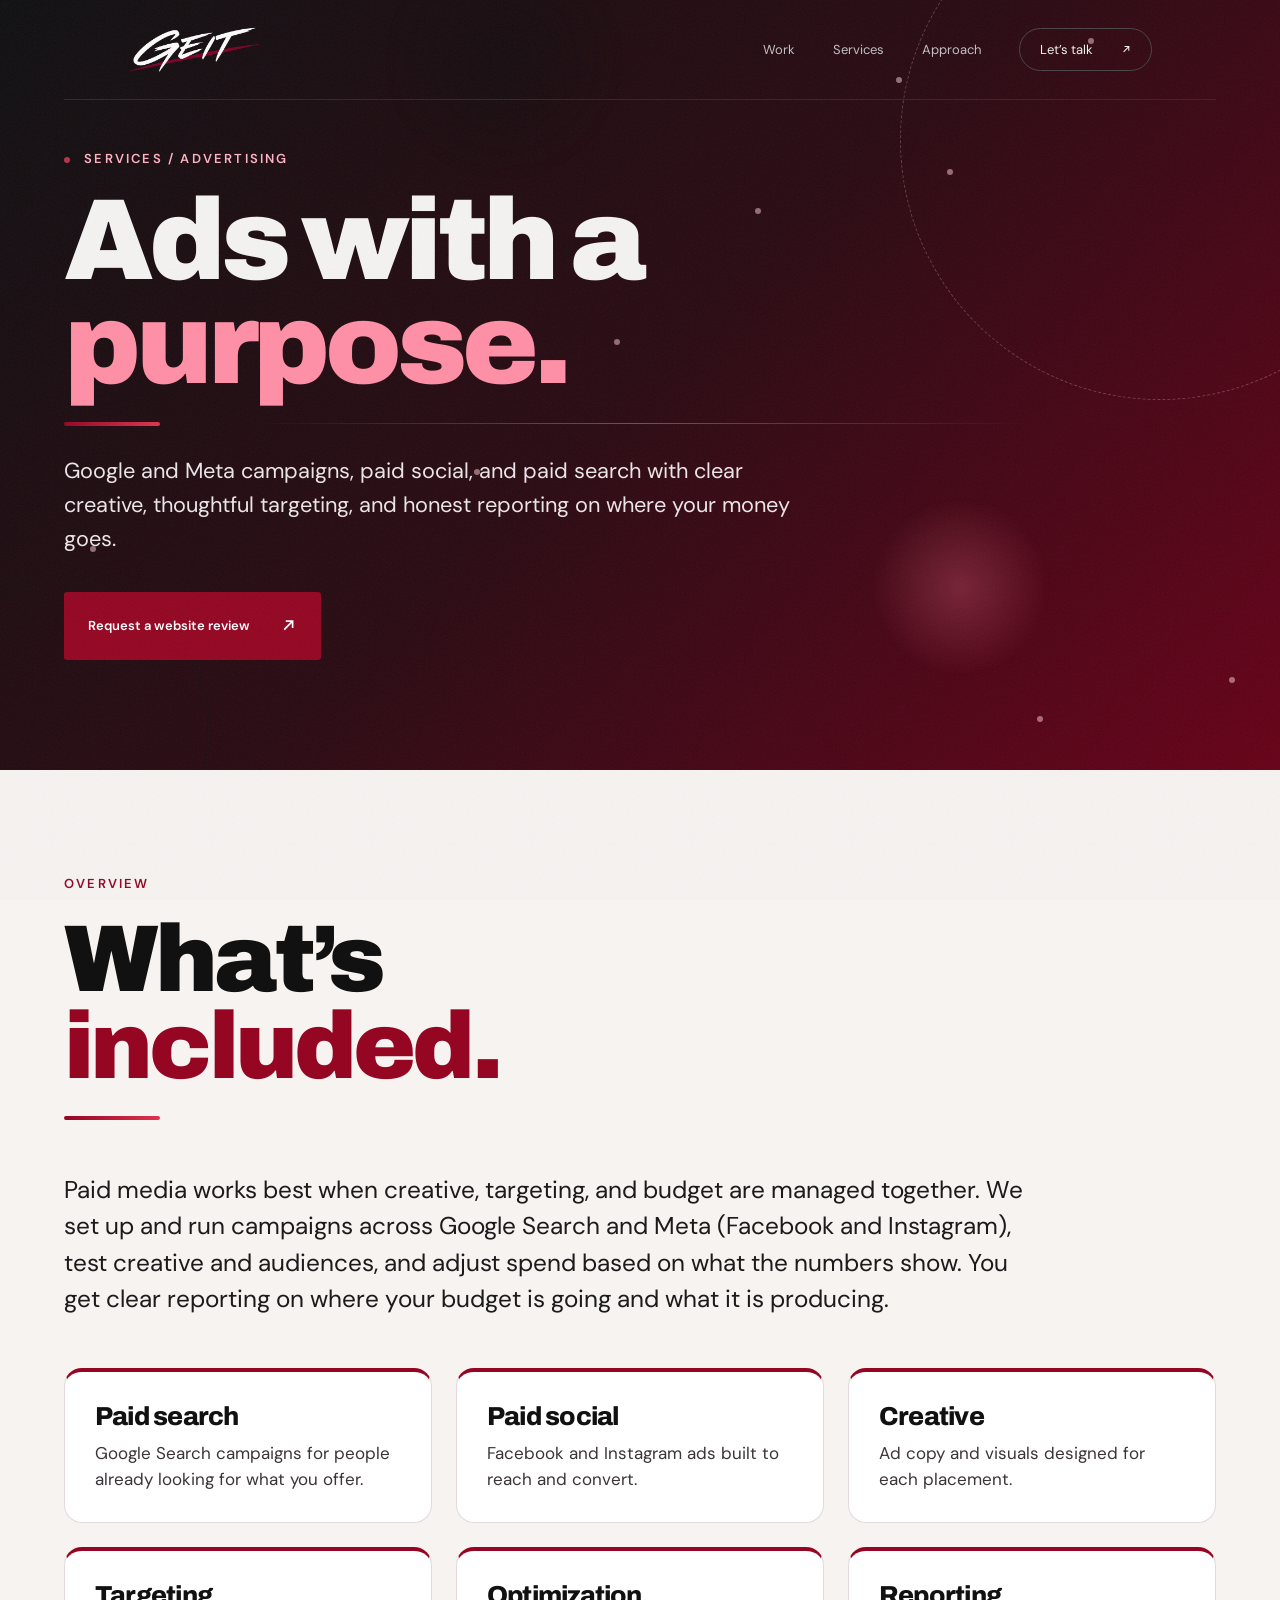
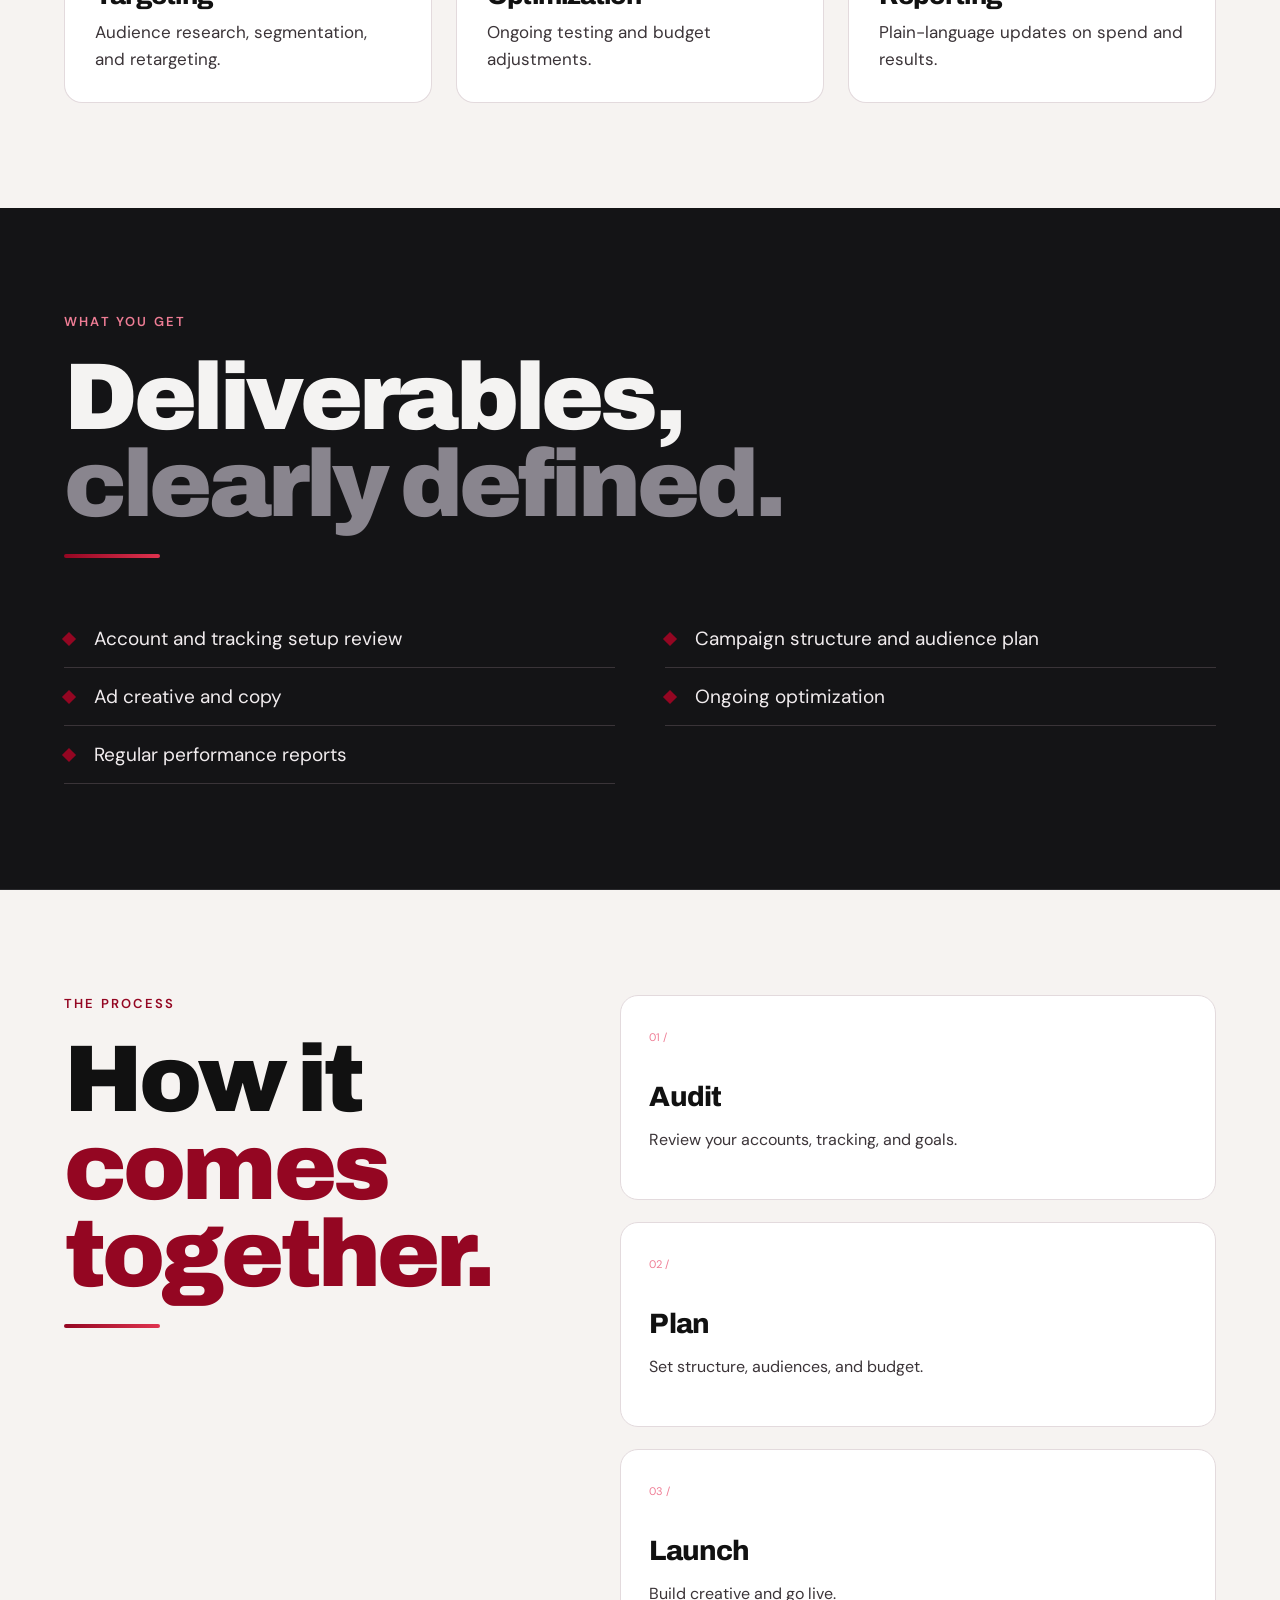
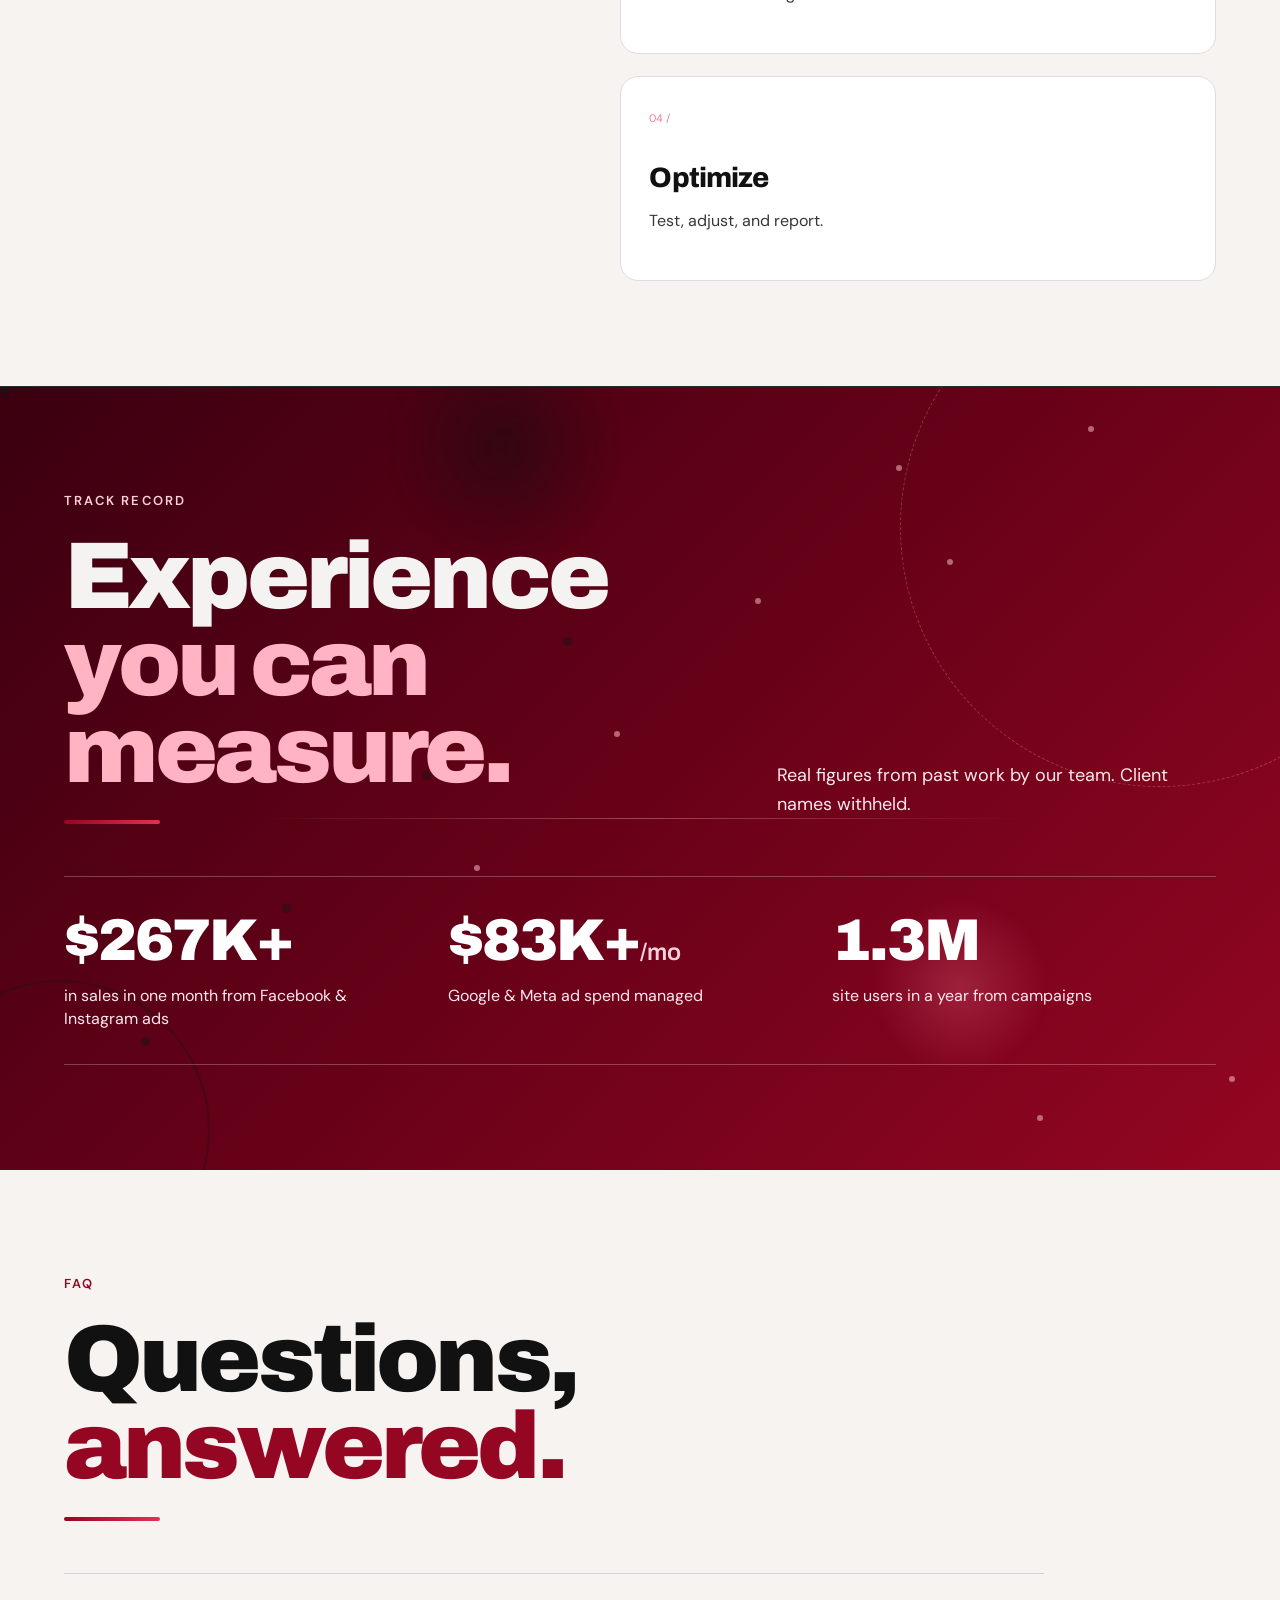
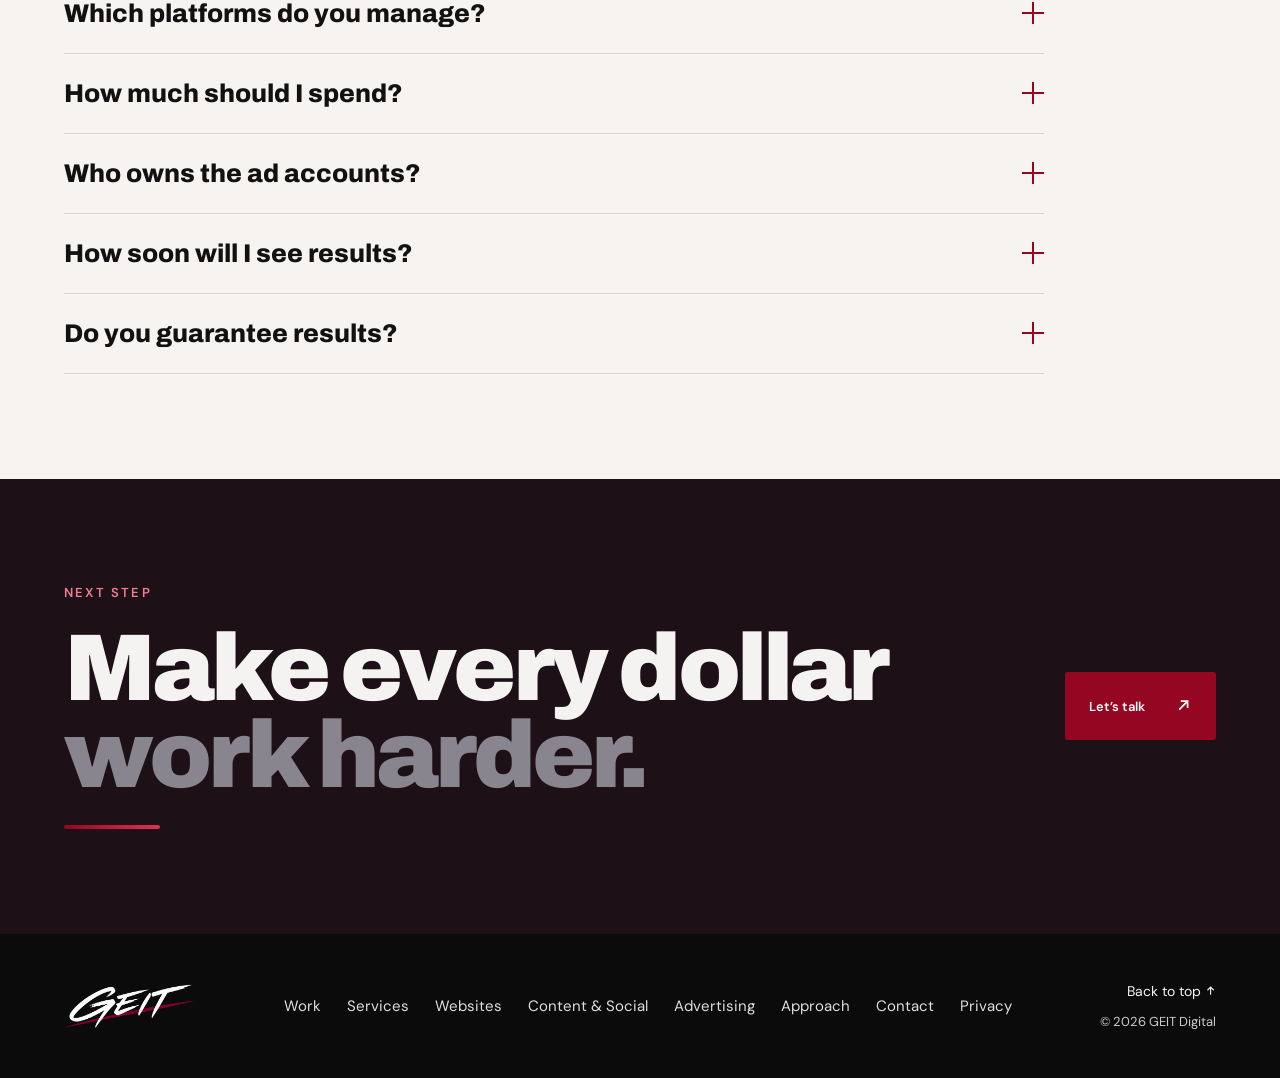
==== commit 41fed1c5: "Remove prototype labels, connect homepage form" ====
--- a/advertising.html
+++ b/advertising.html
@@ -2,4 +2,4 @@
 <html lang="en"><head><meta charset="utf-8"><meta name="viewport" content="width=device-width, initial-scale=1"><meta name="theme-color" content="#0b0b0c"><meta name="description" content="Google, Meta, paid social, and paid search advertising from GEIT Digital."><title>Advertising — GEIT Digital</title><link rel="icon" href="assets/geit-logo.png"><link rel="preconnect" href="https://fonts.googleapis.com"><link rel="preconnect" href="https://fonts.gstatic.com" crossorigin><link href="https://fonts.googleapis.com/css2?family=Archivo:wght@800;900&family=DM+Sans:wght@400;500;600;700&family=Space+Grotesk:wght@400;500;600;700&display=swap" rel="stylesheet"><link rel="stylesheet" href="styles.css?v=20261107f"><script src="script.js?v=20261107f" defer></script></head>
 <body><a class="skip" href="#main">Skip to content</a><div class="cursor" aria-hidden="true"><span class="cursor-g">G</span></div>
 <header class="header"><a class="brand" href="index.html" aria-label="GEIT Digital home"><img src="assets/geit-logo.png" width="132" height="44" alt="GEIT Marketing"></a><button class="menu-toggle" aria-expanded="false" aria-controls="site-nav" aria-label="Open menu"><span></span><span></span></button><nav id="site-nav" aria-label="Main navigation"><a href="work.html">Work</a><a href="services.html">Services</a><a class="m-only sub" href="websites.html">Websites</a><a class="m-only sub" href="content-social.html">Content &amp; Social</a><a class="m-only sub" href="advertising.html" aria-current="page">Advertising</a><a href="approach.html">Approach</a><a class="nav-cta" href="contact.html">Let’s talk <span><svg class="ico" viewBox="0 0 16 16" aria-hidden="true"><path d="M4 12 12 4M5.5 4H12v6.5" fill="none" stroke="currentColor" stroke-width="1.6"/></svg></span></a></nav></header>
-<main id="main"><section class="page-hero"><p class="eyebrow"><i></i> SERVICES / ADVERTISING</p><h1>Ads with a<br><span>purpose.</span></h1><i class="rule" aria-hidden="true"></i><p class="page-lede">Google and Meta campaigns, paid social, and paid search with clear creative, thoughtful targeting, and honest reporting on where your money goes.</p><div class="hero-actions"><a class="button" href="contact.html">Request a website review <span><svg class="ico" viewBox="0 0 16 16" aria-hidden="true"><path d="M4 12 12 4M5.5 4H12v6.5" fill="none" stroke="currentColor" stroke-width="1.6"/></svg></span></a></div></section><section class="section light svc-overview"><div class="section-heading reveal"><div><p class="eyebrow">OVERVIEW</p><h2>What’s<br><span>included.</span></h2><i class="rule" aria-hidden="true"></i></div></div><p class="overview-text reveal">Paid media works best when creative, targeting, and budget are managed together. We set up and run campaigns across Google Search and Meta (Facebook and Instagram), test creative and audiences, and adjust spend based on what the numbers show. You get clear reporting on where your budget is going and what it is producing.</p><div class="inc-grid"><article class="inc-card reveal"><h3>Paid search</h3><p>Google Search campaigns for people already looking for what you offer.</p></article><article class="inc-card reveal"><h3>Paid social</h3><p>Facebook and Instagram ads built to reach and convert.</p></article><article class="inc-card reveal"><h3>Creative</h3><p>Ad copy and visuals designed for each placement.</p></article><article class="inc-card reveal"><h3>Targeting</h3><p>Audience research, segmentation, and retargeting.</p></article><article class="inc-card reveal"><h3>Optimization</h3><p>Ongoing testing and budget adjustments.</p></article><article class="inc-card reveal"><h3>Reporting</h3><p>Plain-language updates on spend and results.</p></article></div></section><section class="section deliv"><div class="section-heading reveal"><div><p class="eyebrow">WHAT YOU GET</p><h2>Deliverables,<br><span>clearly defined.</span></h2><i class="rule" aria-hidden="true"></i></div></div><ul class="svc-list deliv-list"><li>Account and tracking setup review</li><li>Campaign structure and audience plan</li><li>Ad creative and copy</li><li>Ongoing optimization</li><li>Regular performance reports</li></ul></section><section class="section approach light svc-process"><div class="section-heading reveal"><div><p class="eyebrow">THE PROCESS</p><h2>How it<br><span>comes together.</span></h2><i class="rule" aria-hidden="true"></i></div></div><div class="steps"><article class="reveal"><span>01 /</span><h3>Audit</h3><p>Review your accounts, tracking, and goals.</p></article><article class="reveal"><span>02 /</span><h3>Plan</h3><p>Set structure, audiences, and budget.</p></article><article class="reveal"><span>03 /</span><h3>Launch</h3><p>Build creative and go live.</p></article><article class="reveal"><span>04 /</span><h3>Optimize</h3><p>Test, adjust, and report.</p></article></div></section><section class="section svc-proof"><div class="section-heading reveal"><div><p class="eyebrow">TRACK RECORD</p><h2>Experience<br><span>you can measure.</span></h2><i class="rule" aria-hidden="true"></i></div><p>Real figures from past work by our team. Client names withheld.</p></div><div class="stats stats-n"><div class="stat reveal"><b data-count="323" data-pre="$" data-suf="K+">$323K+</b><p>in sales in one month from Facebook &amp; Instagram ads</p></div><div class="stat reveal"><b data-count="100" data-pre="$" data-suf="K+<small>/mo</small>">$100K+<small>/mo</small></b><p>Google &amp; Meta ad spend managed</p></div><div class="stat reveal"><b data-count="1.6" data-dec="1" data-suf="M">1.6M</b><p>site users in a year from campaigns</p></div></div></section><section class="section light faqs"><div class="section-heading reveal"><div><p class="eyebrow">FAQ</p><h2>Questions,<br><span>answered.</span></h2><i class="rule" aria-hidden="true"></i></div></div><div class="faq-list"><details class="faq reveal"><summary>Which platforms do you manage?<i aria-hidden="true"></i></summary><p>Google (Search) and Meta (Facebook and Instagram) paid campaigns.</p></details><details class="faq reveal"><summary>How much should I spend?<i aria-hidden="true"></i></summary><p>It depends on your goals and market. We will recommend a starting point after reviewing your situation.</p></details><details class="faq reveal"><summary>Who owns the ad accounts?<i aria-hidden="true"></i></summary><p>You do. We work inside accounts that belong to your business.</p></details><details class="faq reveal"><summary>How soon will I see results?<i aria-hidden="true"></i></summary><p>It varies. Campaigns usually need time to test and optimize before performance settles.</p></details><details class="faq reveal"><summary>Do you guarantee results?<i aria-hidden="true"></i></summary><p>No. We do not guarantee specific results, but we manage spend carefully and report honestly.</p></details></div></section><section class="section page-cta"><div class="section-heading reveal"><div><p class="eyebrow">NEXT STEP</p><h2>Make every dollar<br><span>work harder.</span></h2><i class="rule" aria-hidden="true"></i></div><a class="button" href="contact.html">Let’s talk <span><svg class="ico" viewBox="0 0 16 16" aria-hidden="true"><path d="M4 12 12 4M5.5 4H12v6.5" fill="none" stroke="currentColor" stroke-width="1.6"/></svg></span></a></div></section></main><footer><a href="index.html" class="brand"><img src="assets/geit-logo.png" width="132" height="44" alt="GEIT Marketing" loading="lazy"></a><nav class="foot-nav" aria-label="Footer navigation"><a href="work.html">Work</a><a href="services.html">Services</a><a href="websites.html">Websites</a><a href="content-social.html">Content &amp; Social</a><a href="advertising.html" aria-current="page">Advertising</a><a href="approach.html">Approach</a><a href="contact.html">Contact</a><a href="privacy.html">Privacy</a></nav><div><a href="#main">Back to top <svg class="ico" viewBox="0 0 16 16" aria-hidden="true"><path d="M8 14V3M3.5 7.5 8 3l4.5 4.5" fill="none" stroke="currentColor" stroke-width="1.6"/></svg></a><p>© 2026 GEIT Digital · Local design prototype</p></div></footer></body></html>
+<main id="main"><section class="page-hero"><p class="eyebrow"><i></i> SERVICES / ADVERTISING</p><h1>Ads with a<br><span>purpose.</span></h1><i class="rule" aria-hidden="true"></i><p class="page-lede">Google and Meta campaigns, paid social, and paid search with clear creative, thoughtful targeting, and honest reporting on where your money goes.</p><div class="hero-actions"><a class="button" href="contact.html">Request a website review <span><svg class="ico" viewBox="0 0 16 16" aria-hidden="true"><path d="M4 12 12 4M5.5 4H12v6.5" fill="none" stroke="currentColor" stroke-width="1.6"/></svg></span></a></div></section><section class="section light svc-overview"><div class="section-heading reveal"><div><p class="eyebrow">OVERVIEW</p><h2>What’s<br><span>included.</span></h2><i class="rule" aria-hidden="true"></i></div></div><p class="overview-text reveal">Paid media works best when creative, targeting, and budget are managed together. We set up and run campaigns across Google Search and Meta (Facebook and Instagram), test creative and audiences, and adjust spend based on what the numbers show. You get clear reporting on where your budget is going and what it is producing.</p><div class="inc-grid"><article class="inc-card reveal"><h3>Paid search</h3><p>Google Search campaigns for people already looking for what you offer.</p></article><article class="inc-card reveal"><h3>Paid social</h3><p>Facebook and Instagram ads built to reach and convert.</p></article><article class="inc-card reveal"><h3>Creative</h3><p>Ad copy and visuals designed for each placement.</p></article><article class="inc-card reveal"><h3>Targeting</h3><p>Audience research, segmentation, and retargeting.</p></article><article class="inc-card reveal"><h3>Optimization</h3><p>Ongoing testing and budget adjustments.</p></article><article class="inc-card reveal"><h3>Reporting</h3><p>Plain-language updates on spend and results.</p></article></div></section><section class="section deliv"><div class="section-heading reveal"><div><p class="eyebrow">WHAT YOU GET</p><h2>Deliverables,<br><span>clearly defined.</span></h2><i class="rule" aria-hidden="true"></i></div></div><ul class="svc-list deliv-list"><li>Account and tracking setup review</li><li>Campaign structure and audience plan</li><li>Ad creative and copy</li><li>Ongoing optimization</li><li>Regular performance reports</li></ul></section><section class="section approach light svc-process"><div class="section-heading reveal"><div><p class="eyebrow">THE PROCESS</p><h2>How it<br><span>comes together.</span></h2><i class="rule" aria-hidden="true"></i></div></div><div class="steps"><article class="reveal"><span>01 /</span><h3>Audit</h3><p>Review your accounts, tracking, and goals.</p></article><article class="reveal"><span>02 /</span><h3>Plan</h3><p>Set structure, audiences, and budget.</p></article><article class="reveal"><span>03 /</span><h3>Launch</h3><p>Build creative and go live.</p></article><article class="reveal"><span>04 /</span><h3>Optimize</h3><p>Test, adjust, and report.</p></article></div></section><section class="section svc-proof"><div class="section-heading reveal"><div><p class="eyebrow">TRACK RECORD</p><h2>Experience<br><span>you can measure.</span></h2><i class="rule" aria-hidden="true"></i></div><p>Real figures from past work by our team. Client names withheld.</p></div><div class="stats stats-n"><div class="stat reveal"><b data-count="323" data-pre="$" data-suf="K+">$323K+</b><p>in sales in one month from Facebook &amp; Instagram ads</p></div><div class="stat reveal"><b data-count="100" data-pre="$" data-suf="K+<small>/mo</small>">$100K+<small>/mo</small></b><p>Google &amp; Meta ad spend managed</p></div><div class="stat reveal"><b data-count="1.6" data-dec="1" data-suf="M">1.6M</b><p>site users in a year from campaigns</p></div></div></section><section class="section light faqs"><div class="section-heading reveal"><div><p class="eyebrow">FAQ</p><h2>Questions,<br><span>answered.</span></h2><i class="rule" aria-hidden="true"></i></div></div><div class="faq-list"><details class="faq reveal"><summary>Which platforms do you manage?<i aria-hidden="true"></i></summary><p>Google (Search) and Meta (Facebook and Instagram) paid campaigns.</p></details><details class="faq reveal"><summary>How much should I spend?<i aria-hidden="true"></i></summary><p>It depends on your goals and market. We will recommend a starting point after reviewing your situation.</p></details><details class="faq reveal"><summary>Who owns the ad accounts?<i aria-hidden="true"></i></summary><p>You do. We work inside accounts that belong to your business.</p></details><details class="faq reveal"><summary>How soon will I see results?<i aria-hidden="true"></i></summary><p>It varies. Campaigns usually need time to test and optimize before performance settles.</p></details><details class="faq reveal"><summary>Do you guarantee results?<i aria-hidden="true"></i></summary><p>No. We do not guarantee specific results, but we manage spend carefully and report honestly.</p></details></div></section><section class="section page-cta"><div class="section-heading reveal"><div><p class="eyebrow">NEXT STEP</p><h2>Make every dollar<br><span>work harder.</span></h2><i class="rule" aria-hidden="true"></i></div><a class="button" href="contact.html">Let’s talk <span><svg class="ico" viewBox="0 0 16 16" aria-hidden="true"><path d="M4 12 12 4M5.5 4H12v6.5" fill="none" stroke="currentColor" stroke-width="1.6"/></svg></span></a></div></section></main><footer><a href="index.html" class="brand"><img src="assets/geit-logo.png" width="132" height="44" alt="GEIT Marketing" loading="lazy"></a><nav class="foot-nav" aria-label="Footer navigation"><a href="work.html">Work</a><a href="services.html">Services</a><a href="websites.html">Websites</a><a href="content-social.html">Content &amp; Social</a><a href="advertising.html" aria-current="page">Advertising</a><a href="approach.html">Approach</a><a href="contact.html">Contact</a><a href="privacy.html">Privacy</a></nav><div><a href="#main">Back to top <svg class="ico" viewBox="0 0 16 16" aria-hidden="true"><path d="M8 14V3M3.5 7.5 8 3l4.5 4.5" fill="none" stroke="currentColor" stroke-width="1.6"/></svg></a><p>© 2026 GEIT Digital</p></div></footer></body></html>
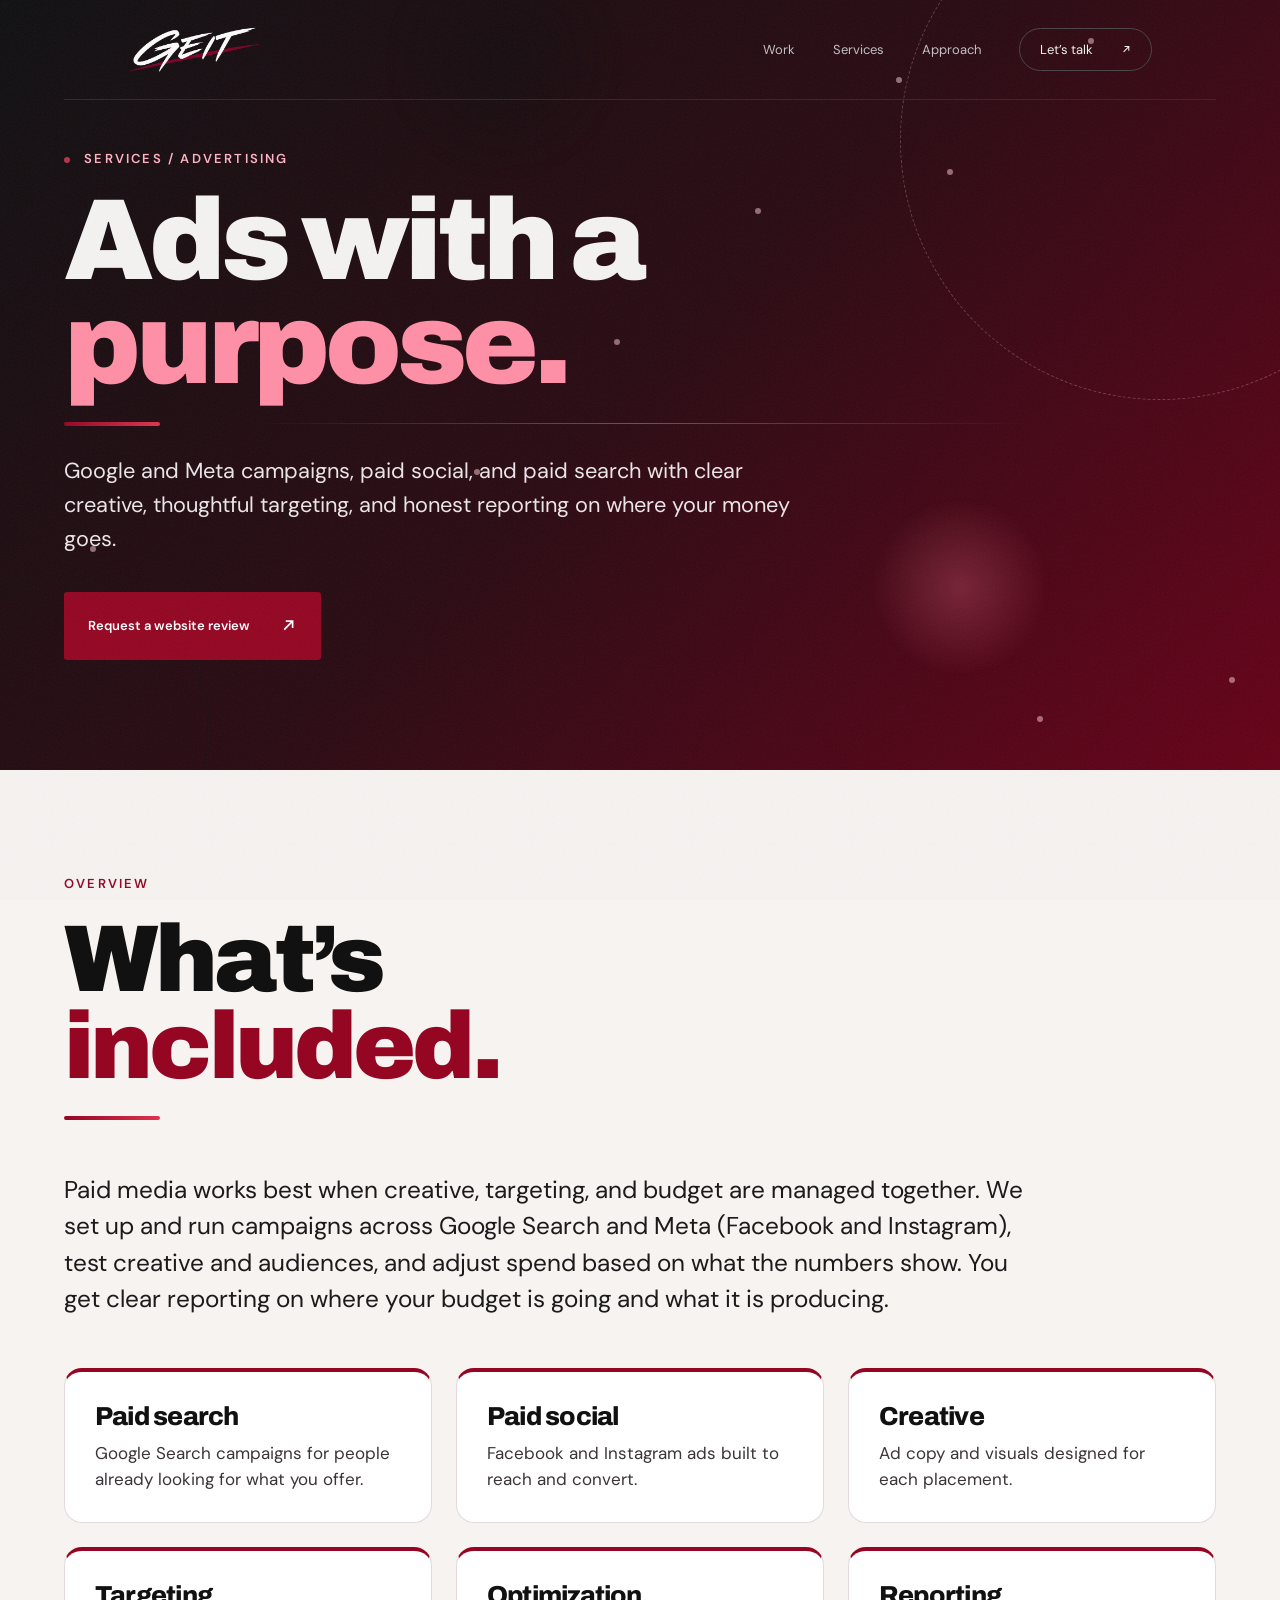
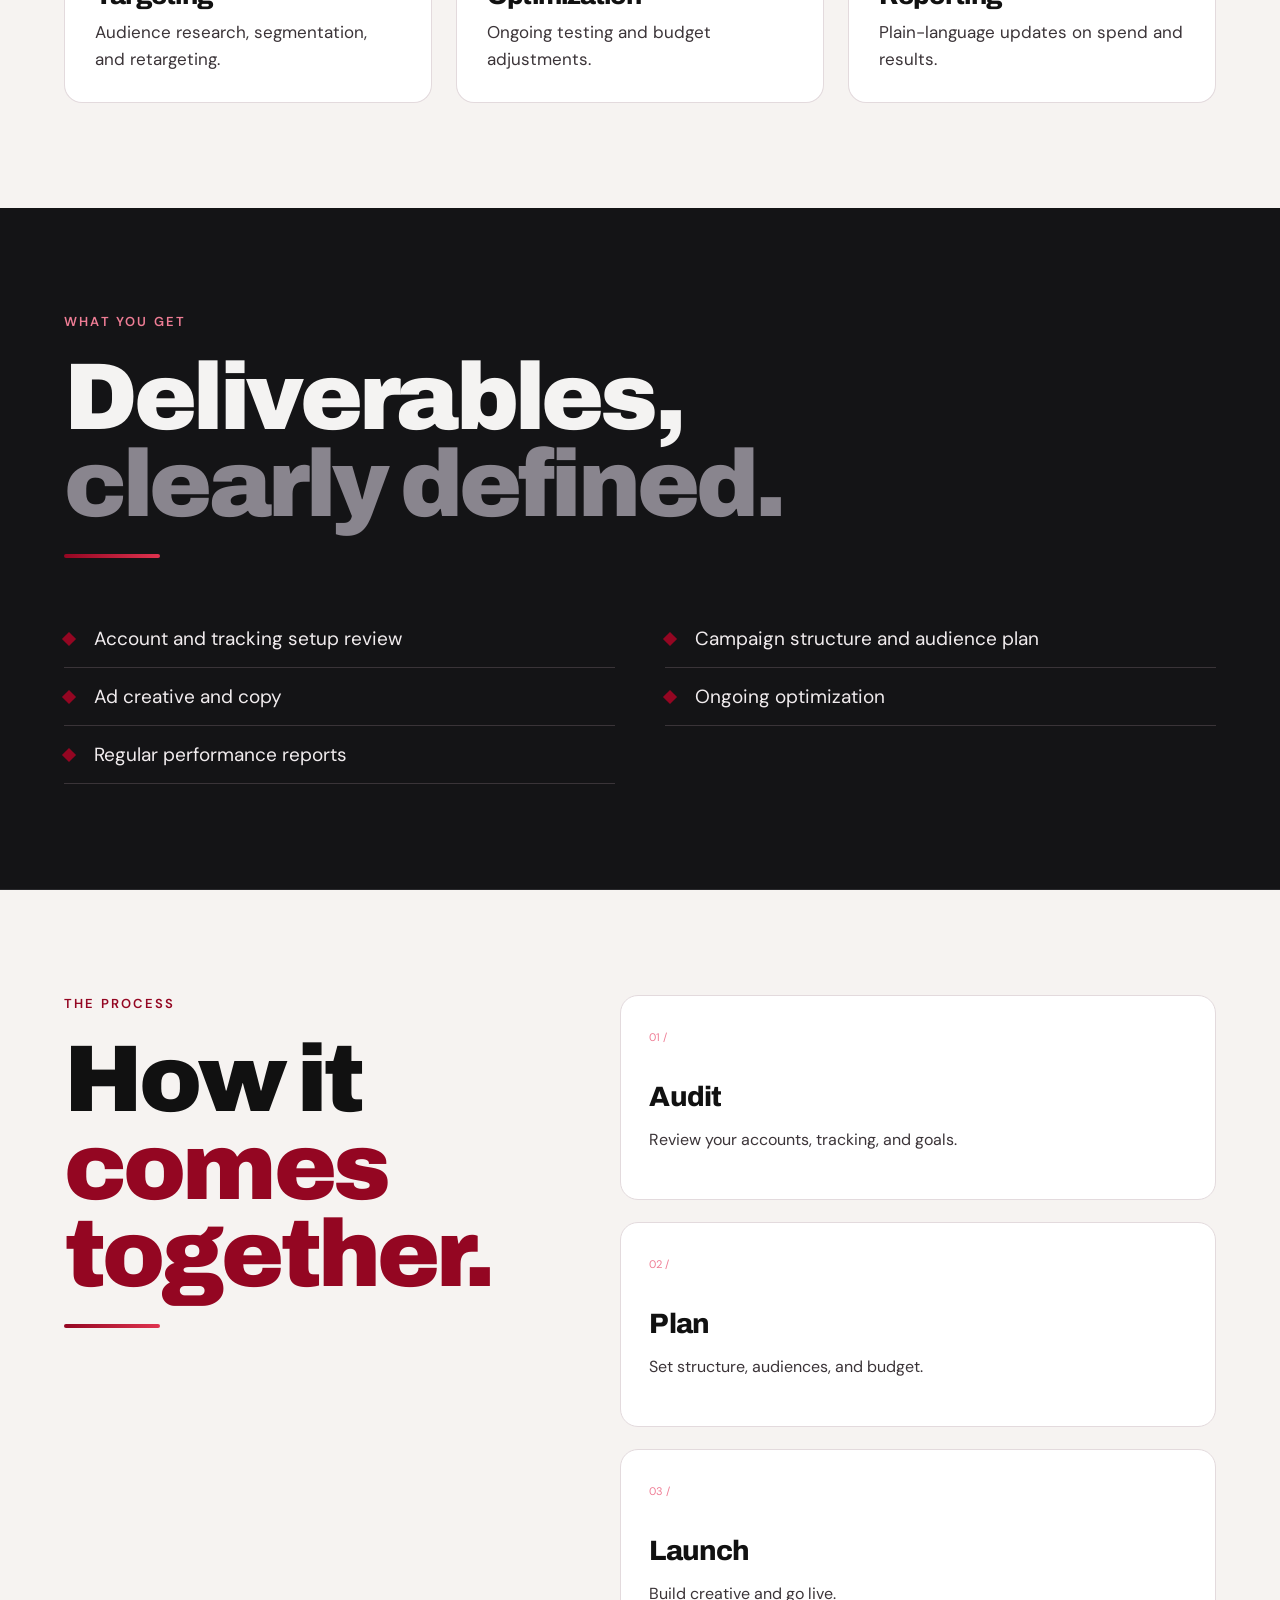
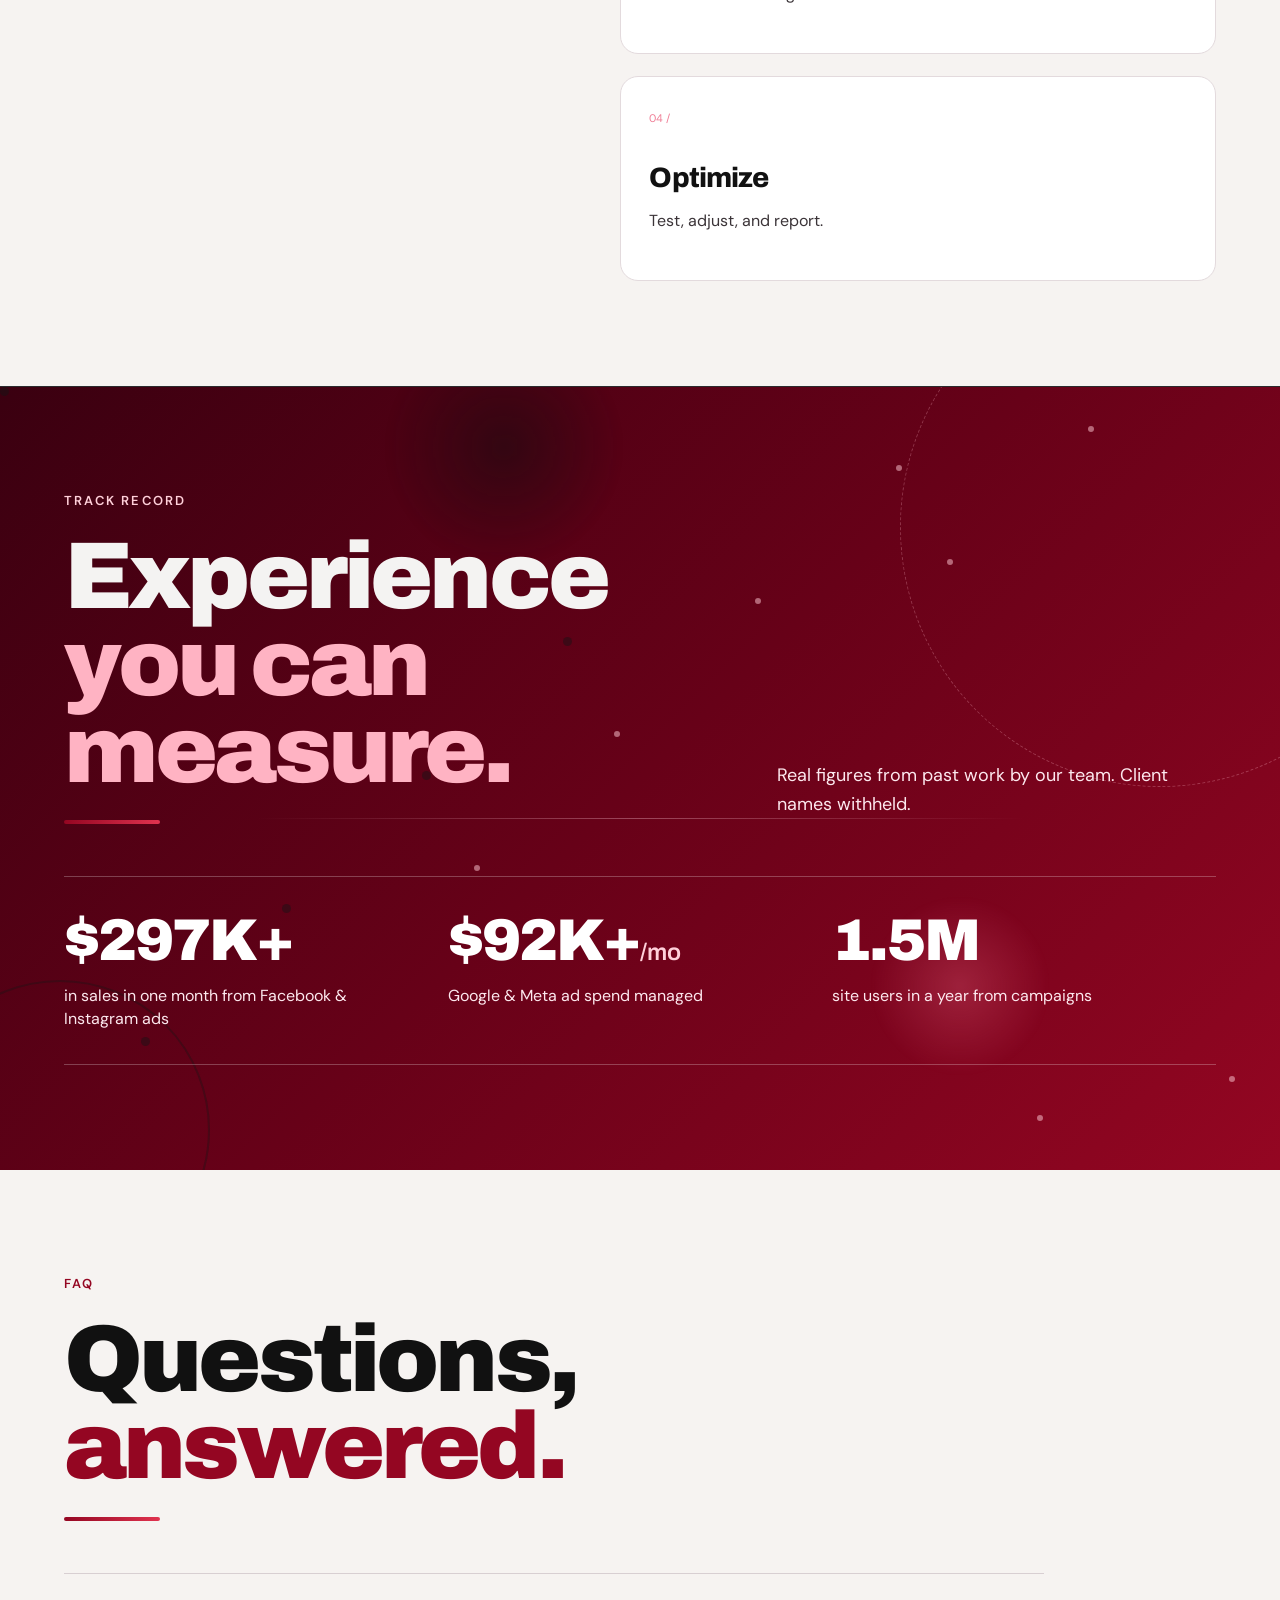
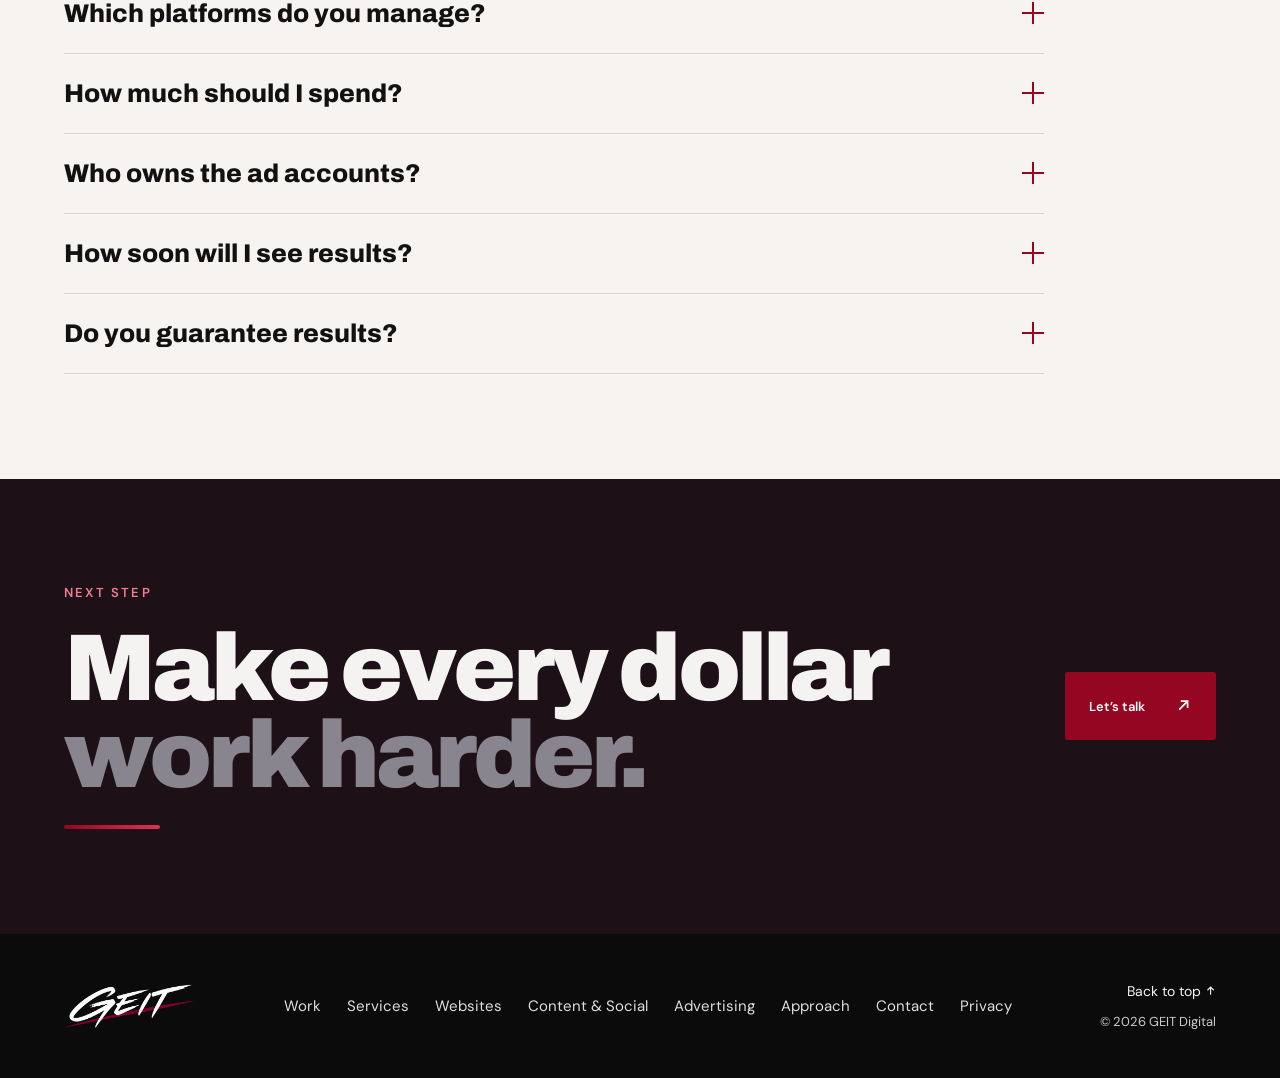
==== commit 0f08f865: "Clean URLs and homepage button fixes" ====
--- a/advertising.html
+++ b/advertising.html
@@ -1,5 +1,5 @@
 <!doctype html>
-<html lang="en"><head><meta charset="utf-8"><meta name="viewport" content="width=device-width, initial-scale=1"><meta name="theme-color" content="#0b0b0c"><meta name="description" content="Google, Meta, paid social, and paid search advertising from GEIT Digital."><title>Advertising — GEIT Digital</title><link rel="icon" href="assets/geit-logo.png"><link rel="preconnect" href="https://fonts.googleapis.com"><link rel="preconnect" href="https://fonts.gstatic.com" crossorigin><link href="https://fonts.googleapis.com/css2?family=Archivo:wght@800;900&family=DM+Sans:wght@400;500;600;700&family=Space+Grotesk:wght@400;500;600;700&display=swap" rel="stylesheet"><link rel="stylesheet" href="styles.css?v=20261107f"><script src="script.js?v=20261107f" defer></script></head>
+<html lang="en"><head><meta charset="utf-8"><meta name="viewport" content="width=device-width, initial-scale=1"><meta name="theme-color" content="#0b0b0c"><meta name="description" content="Google, Meta, paid social, and paid search advertising from GEIT Digital."><title>Advertising — GEIT Digital</title><link rel="icon" href="/assets/geit-logo.png"><link rel="preconnect" href="https://fonts.googleapis.com"><link rel="preconnect" href="https://fonts.gstatic.com" crossorigin><link href="https://fonts.googleapis.com/css2?family=Archivo:wght@800;900&family=DM+Sans:wght@400;500;600;700&family=Space+Grotesk:wght@400;500;600;700&display=swap" rel="stylesheet"><link rel="stylesheet" href="/styles.css?v=20261107f"><script src="/script.js?v=20261107f" defer></script></head>
 <body><a class="skip" href="#main">Skip to content</a><div class="cursor" aria-hidden="true"><span class="cursor-g">G</span></div>
-<header class="header"><a class="brand" href="index.html" aria-label="GEIT Digital home"><img src="assets/geit-logo.png" width="132" height="44" alt="GEIT Marketing"></a><button class="menu-toggle" aria-expanded="false" aria-controls="site-nav" aria-label="Open menu"><span></span><span></span></button><nav id="site-nav" aria-label="Main navigation"><a href="work.html">Work</a><a href="services.html">Services</a><a class="m-only sub" href="websites.html">Websites</a><a class="m-only sub" href="content-social.html">Content &amp; Social</a><a class="m-only sub" href="advertising.html" aria-current="page">Advertising</a><a href="approach.html">Approach</a><a class="nav-cta" href="contact.html">Let’s talk <span><svg class="ico" viewBox="0 0 16 16" aria-hidden="true"><path d="M4 12 12 4M5.5 4H12v6.5" fill="none" stroke="currentColor" stroke-width="1.6"/></svg></span></a></nav></header>
-<main id="main"><section class="page-hero"><p class="eyebrow"><i></i> SERVICES / ADVERTISING</p><h1>Ads with a<br><span>purpose.</span></h1><i class="rule" aria-hidden="true"></i><p class="page-lede">Google and Meta campaigns, paid social, and paid search with clear creative, thoughtful targeting, and honest reporting on where your money goes.</p><div class="hero-actions"><a class="button" href="contact.html">Request a website review <span><svg class="ico" viewBox="0 0 16 16" aria-hidden="true"><path d="M4 12 12 4M5.5 4H12v6.5" fill="none" stroke="currentColor" stroke-width="1.6"/></svg></span></a></div></section><section class="section light svc-overview"><div class="section-heading reveal"><div><p class="eyebrow">OVERVIEW</p><h2>What’s<br><span>included.</span></h2><i class="rule" aria-hidden="true"></i></div></div><p class="overview-text reveal">Paid media works best when creative, targeting, and budget are managed together. We set up and run campaigns across Google Search and Meta (Facebook and Instagram), test creative and audiences, and adjust spend based on what the numbers show. You get clear reporting on where your budget is going and what it is producing.</p><div class="inc-grid"><article class="inc-card reveal"><h3>Paid search</h3><p>Google Search campaigns for people already looking for what you offer.</p></article><article class="inc-card reveal"><h3>Paid social</h3><p>Facebook and Instagram ads built to reach and convert.</p></article><article class="inc-card reveal"><h3>Creative</h3><p>Ad copy and visuals designed for each placement.</p></article><article class="inc-card reveal"><h3>Targeting</h3><p>Audience research, segmentation, and retargeting.</p></article><article class="inc-card reveal"><h3>Optimization</h3><p>Ongoing testing and budget adjustments.</p></article><article class="inc-card reveal"><h3>Reporting</h3><p>Plain-language updates on spend and results.</p></article></div></section><section class="section deliv"><div class="section-heading reveal"><div><p class="eyebrow">WHAT YOU GET</p><h2>Deliverables,<br><span>clearly defined.</span></h2><i class="rule" aria-hidden="true"></i></div></div><ul class="svc-list deliv-list"><li>Account and tracking setup review</li><li>Campaign structure and audience plan</li><li>Ad creative and copy</li><li>Ongoing optimization</li><li>Regular performance reports</li></ul></section><section class="section approach light svc-process"><div class="section-heading reveal"><div><p class="eyebrow">THE PROCESS</p><h2>How it<br><span>comes together.</span></h2><i class="rule" aria-hidden="true"></i></div></div><div class="steps"><article class="reveal"><span>01 /</span><h3>Audit</h3><p>Review your accounts, tracking, and goals.</p></article><article class="reveal"><span>02 /</span><h3>Plan</h3><p>Set structure, audiences, and budget.</p></article><article class="reveal"><span>03 /</span><h3>Launch</h3><p>Build creative and go live.</p></article><article class="reveal"><span>04 /</span><h3>Optimize</h3><p>Test, adjust, and report.</p></article></div></section><section class="section svc-proof"><div class="section-heading reveal"><div><p class="eyebrow">TRACK RECORD</p><h2>Experience<br><span>you can measure.</span></h2><i class="rule" aria-hidden="true"></i></div><p>Real figures from past work by our team. Client names withheld.</p></div><div class="stats stats-n"><div class="stat reveal"><b data-count="323" data-pre="$" data-suf="K+">$323K+</b><p>in sales in one month from Facebook &amp; Instagram ads</p></div><div class="stat reveal"><b data-count="100" data-pre="$" data-suf="K+<small>/mo</small>">$100K+<small>/mo</small></b><p>Google &amp; Meta ad spend managed</p></div><div class="stat reveal"><b data-count="1.6" data-dec="1" data-suf="M">1.6M</b><p>site users in a year from campaigns</p></div></div></section><section class="section light faqs"><div class="section-heading reveal"><div><p class="eyebrow">FAQ</p><h2>Questions,<br><span>answered.</span></h2><i class="rule" aria-hidden="true"></i></div></div><div class="faq-list"><details class="faq reveal"><summary>Which platforms do you manage?<i aria-hidden="true"></i></summary><p>Google (Search) and Meta (Facebook and Instagram) paid campaigns.</p></details><details class="faq reveal"><summary>How much should I spend?<i aria-hidden="true"></i></summary><p>It depends on your goals and market. We will recommend a starting point after reviewing your situation.</p></details><details class="faq reveal"><summary>Who owns the ad accounts?<i aria-hidden="true"></i></summary><p>You do. We work inside accounts that belong to your business.</p></details><details class="faq reveal"><summary>How soon will I see results?<i aria-hidden="true"></i></summary><p>It varies. Campaigns usually need time to test and optimize before performance settles.</p></details><details class="faq reveal"><summary>Do you guarantee results?<i aria-hidden="true"></i></summary><p>No. We do not guarantee specific results, but we manage spend carefully and report honestly.</p></details></div></section><section class="section page-cta"><div class="section-heading reveal"><div><p class="eyebrow">NEXT STEP</p><h2>Make every dollar<br><span>work harder.</span></h2><i class="rule" aria-hidden="true"></i></div><a class="button" href="contact.html">Let’s talk <span><svg class="ico" viewBox="0 0 16 16" aria-hidden="true"><path d="M4 12 12 4M5.5 4H12v6.5" fill="none" stroke="currentColor" stroke-width="1.6"/></svg></span></a></div></section></main><footer><a href="index.html" class="brand"><img src="assets/geit-logo.png" width="132" height="44" alt="GEIT Marketing" loading="lazy"></a><nav class="foot-nav" aria-label="Footer navigation"><a href="work.html">Work</a><a href="services.html">Services</a><a href="websites.html">Websites</a><a href="content-social.html">Content &amp; Social</a><a href="advertising.html" aria-current="page">Advertising</a><a href="approach.html">Approach</a><a href="contact.html">Contact</a><a href="privacy.html">Privacy</a></nav><div><a href="#main">Back to top <svg class="ico" viewBox="0 0 16 16" aria-hidden="true"><path d="M8 14V3M3.5 7.5 8 3l4.5 4.5" fill="none" stroke="currentColor" stroke-width="1.6"/></svg></a><p>© 2026 GEIT Digital</p></div></footer></body></html>
+<header class="header"><a class="brand" href="/" aria-label="GEIT Digital home"><img src="/assets/geit-logo.png" width="132" height="44" alt="GEIT Marketing"></a><button class="menu-toggle" aria-expanded="false" aria-controls="site-nav" aria-label="Open menu"><span></span><span></span></button><nav id="site-nav" aria-label="Main navigation"><a href="/work">Work</a><a href="/services">Services</a><a class="m-only sub" href="/websites">Websites</a><a class="m-only sub" href="/content-social">Content &amp; Social</a><a class="m-only sub" href="/advertising" aria-current="page">Advertising</a><a href="/approach">Approach</a><a class="nav-cta" href="/contact">Let’s talk <span><svg class="ico" viewBox="0 0 16 16" aria-hidden="true"><path d="M4 12 12 4M5.5 4H12v6.5" fill="none" stroke="currentColor" stroke-width="1.6"/></svg></span></a></nav></header>
+<main id="main"><section class="page-hero"><p class="eyebrow"><i></i> SERVICES / ADVERTISING</p><h1>Ads with a<br><span>purpose.</span></h1><i class="rule" aria-hidden="true"></i><p class="page-lede">Google and Meta campaigns, paid social, and paid search with clear creative, thoughtful targeting, and honest reporting on where your money goes.</p><div class="hero-actions"><a class="button" href="/contact">Request a website review <span><svg class="ico" viewBox="0 0 16 16" aria-hidden="true"><path d="M4 12 12 4M5.5 4H12v6.5" fill="none" stroke="currentColor" stroke-width="1.6"/></svg></span></a></div></section><section class="section light svc-overview"><div class="section-heading reveal"><div><p class="eyebrow">OVERVIEW</p><h2>What’s<br><span>included.</span></h2><i class="rule" aria-hidden="true"></i></div></div><p class="overview-text reveal">Paid media works best when creative, targeting, and budget are managed together. We set up and run campaigns across Google Search and Meta (Facebook and Instagram), test creative and audiences, and adjust spend based on what the numbers show. You get clear reporting on where your budget is going and what it is producing.</p><div class="inc-grid"><article class="inc-card reveal"><h3>Paid search</h3><p>Google Search campaigns for people already looking for what you offer.</p></article><article class="inc-card reveal"><h3>Paid social</h3><p>Facebook and Instagram ads built to reach and convert.</p></article><article class="inc-card reveal"><h3>Creative</h3><p>Ad copy and visuals designed for each placement.</p></article><article class="inc-card reveal"><h3>Targeting</h3><p>Audience research, segmentation, and retargeting.</p></article><article class="inc-card reveal"><h3>Optimization</h3><p>Ongoing testing and budget adjustments.</p></article><article class="inc-card reveal"><h3>Reporting</h3><p>Plain-language updates on spend and results.</p></article></div></section><section class="section deliv"><div class="section-heading reveal"><div><p class="eyebrow">WHAT YOU GET</p><h2>Deliverables,<br><span>clearly defined.</span></h2><i class="rule" aria-hidden="true"></i></div></div><ul class="svc-list deliv-list"><li>Account and tracking setup review</li><li>Campaign structure and audience plan</li><li>Ad creative and copy</li><li>Ongoing optimization</li><li>Regular performance reports</li></ul></section><section class="section approach light svc-process"><div class="section-heading reveal"><div><p class="eyebrow">THE PROCESS</p><h2>How it<br><span>comes together.</span></h2><i class="rule" aria-hidden="true"></i></div></div><div class="steps"><article class="reveal"><span>01 /</span><h3>Audit</h3><p>Review your accounts, tracking, and goals.</p></article><article class="reveal"><span>02 /</span><h3>Plan</h3><p>Set structure, audiences, and budget.</p></article><article class="reveal"><span>03 /</span><h3>Launch</h3><p>Build creative and go live.</p></article><article class="reveal"><span>04 /</span><h3>Optimize</h3><p>Test, adjust, and report.</p></article></div></section><section class="section svc-proof"><div class="section-heading reveal"><div><p class="eyebrow">TRACK RECORD</p><h2>Experience<br><span>you can measure.</span></h2><i class="rule" aria-hidden="true"></i></div><p>Real figures from past work by our team. Client names withheld.</p></div><div class="stats stats-n"><div class="stat reveal"><b data-count="323" data-pre="$" data-suf="K+">$323K+</b><p>in sales in one month from Facebook &amp; Instagram ads</p></div><div class="stat reveal"><b data-count="100" data-pre="$" data-suf="K+<small>/mo</small>">$100K+<small>/mo</small></b><p>Google &amp; Meta ad spend managed</p></div><div class="stat reveal"><b data-count="1.6" data-dec="1" data-suf="M">1.6M</b><p>site users in a year from campaigns</p></div></div></section><section class="section light faqs"><div class="section-heading reveal"><div><p class="eyebrow">FAQ</p><h2>Questions,<br><span>answered.</span></h2><i class="rule" aria-hidden="true"></i></div></div><div class="faq-list"><details class="faq reveal"><summary>Which platforms do you manage?<i aria-hidden="true"></i></summary><p>Google (Search) and Meta (Facebook and Instagram) paid campaigns.</p></details><details class="faq reveal"><summary>How much should I spend?<i aria-hidden="true"></i></summary><p>It depends on your goals and market. We will recommend a starting point after reviewing your situation.</p></details><details class="faq reveal"><summary>Who owns the ad accounts?<i aria-hidden="true"></i></summary><p>You do. We work inside accounts that belong to your business.</p></details><details class="faq reveal"><summary>How soon will I see results?<i aria-hidden="true"></i></summary><p>It varies. Campaigns usually need time to test and optimize before performance settles.</p></details><details class="faq reveal"><summary>Do you guarantee results?<i aria-hidden="true"></i></summary><p>No. We do not guarantee specific results, but we manage spend carefully and report honestly.</p></details></div></section><section class="section page-cta"><div class="section-heading reveal"><div><p class="eyebrow">NEXT STEP</p><h2>Make every dollar<br><span>work harder.</span></h2><i class="rule" aria-hidden="true"></i></div><a class="button" href="/contact">Let’s talk <span><svg class="ico" viewBox="0 0 16 16" aria-hidden="true"><path d="M4 12 12 4M5.5 4H12v6.5" fill="none" stroke="currentColor" stroke-width="1.6"/></svg></span></a></div></section></main><footer><a href="/" class="brand"><img src="/assets/geit-logo.png" width="132" height="44" alt="GEIT Marketing" loading="lazy"></a><nav class="foot-nav" aria-label="Footer navigation"><a href="/work">Work</a><a href="/services">Services</a><a href="/websites">Websites</a><a href="/content-social">Content &amp; Social</a><a href="/advertising" aria-current="page">Advertising</a><a href="/approach">Approach</a><a href="/contact">Contact</a><a href="/privacy">Privacy</a></nav><div><a href="#main">Back to top <svg class="ico" viewBox="0 0 16 16" aria-hidden="true"><path d="M8 14V3M3.5 7.5 8 3l4.5 4.5" fill="none" stroke="currentColor" stroke-width="1.6"/></svg></a><p>© 2026 GEIT Digital</p></div></footer></body></html>
